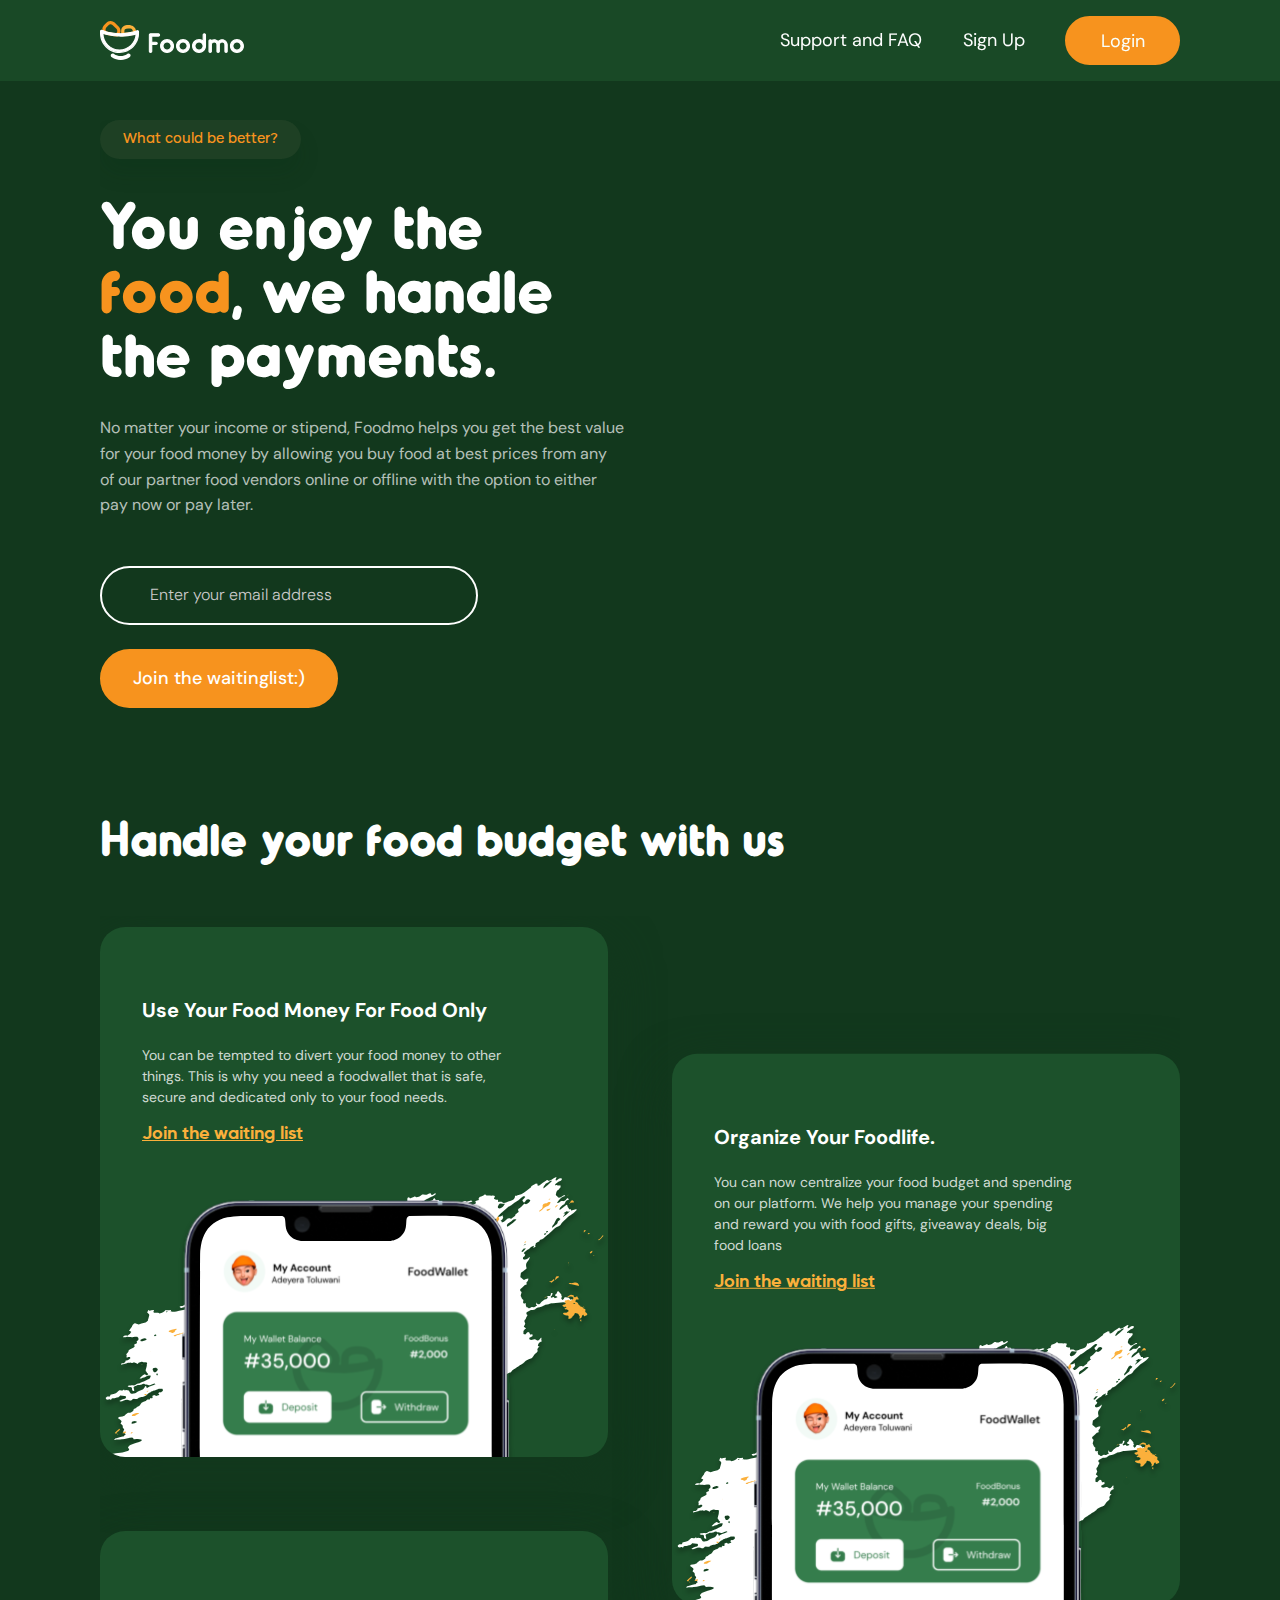
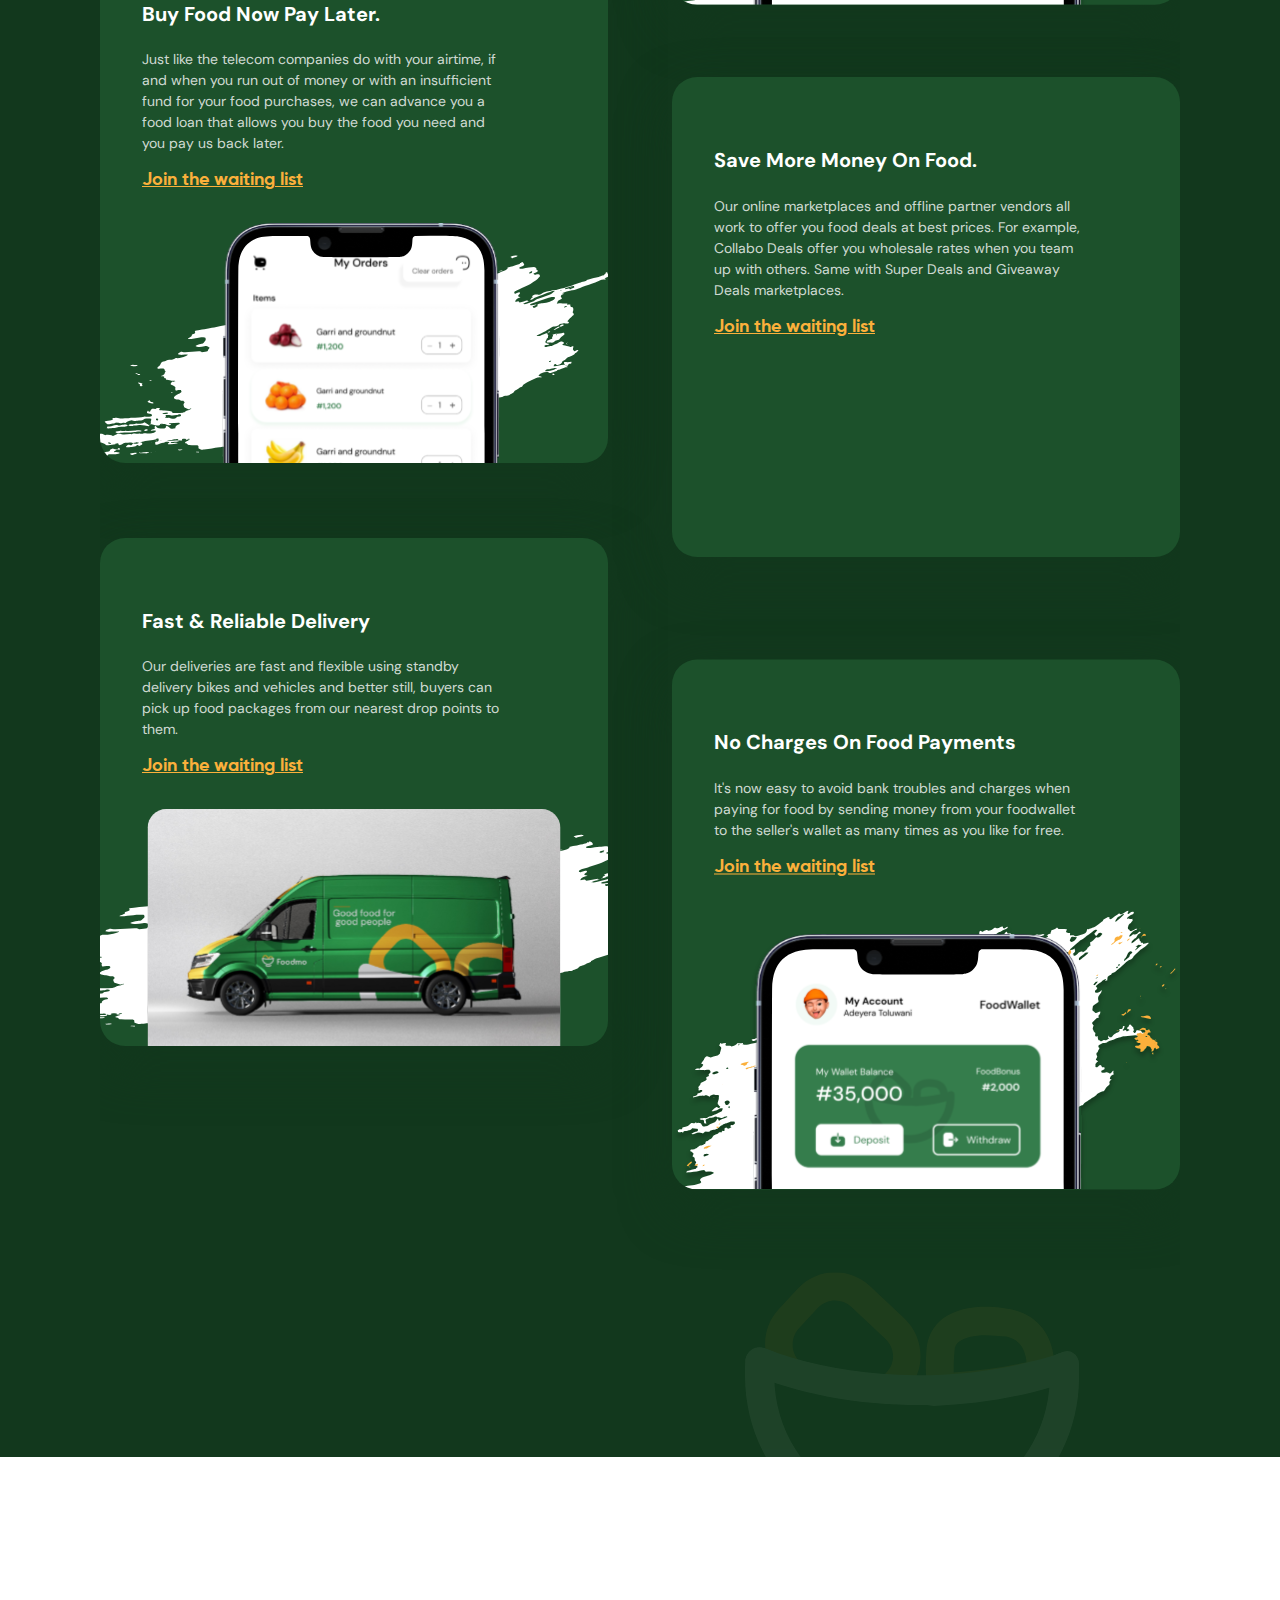
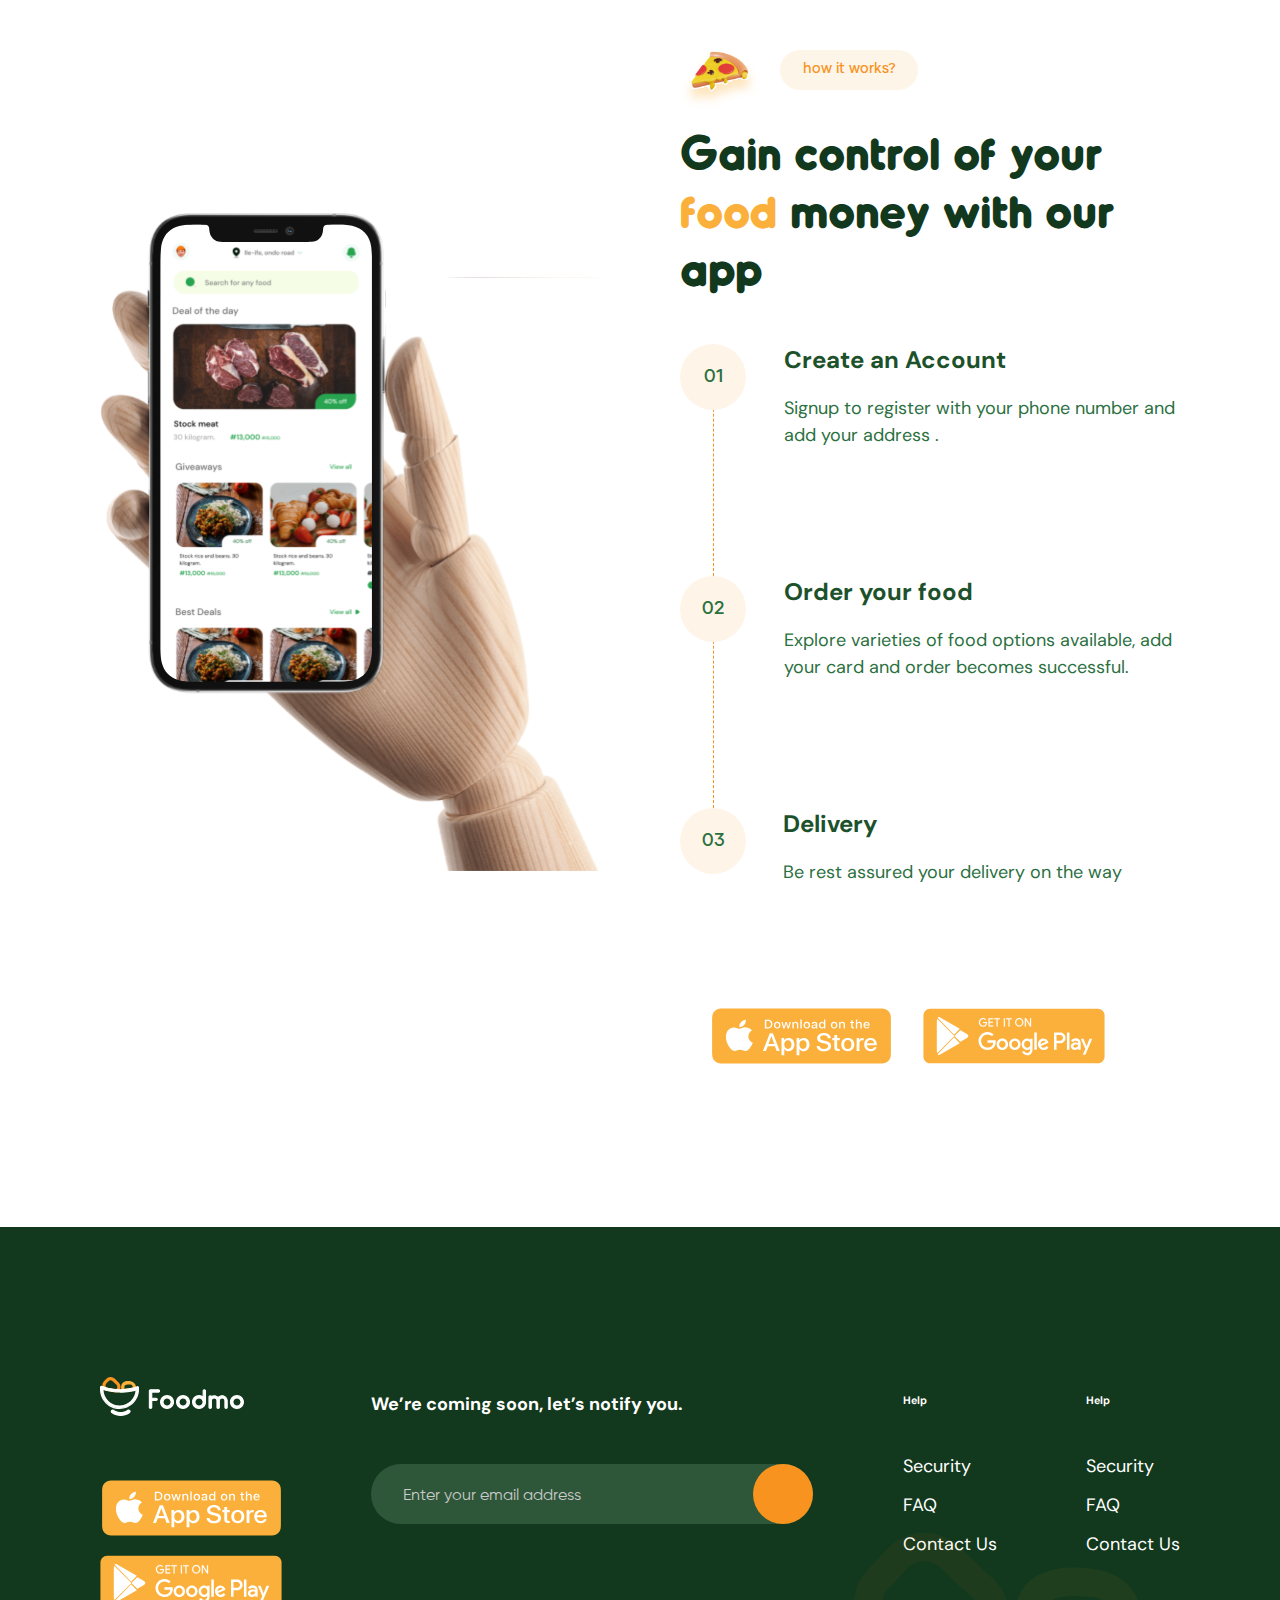
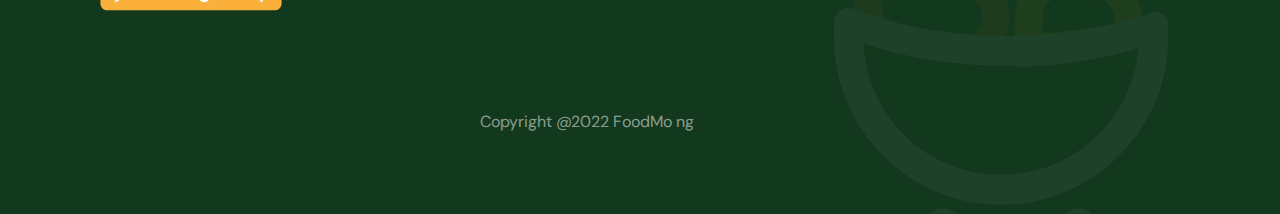
==== foodmo2/index.html @ b02e5be2 "new design implemented" ====
<!DOCTYPE html>
<html lang="en">
<head>
    <meta charset="UTF-8">
    <meta http-equiv="X-UA-Compatible" content="IE=edge">
    <meta name="viewport" content="width=device-width, initial-scale=1.0">
    <script src="https://code.iconify.design/2/2.2.0/iconify.min.js"></script>
    <link rel="stylesheet" href="style.css">
    <title>Document</title>
</head>
<body>
    <header>
        <div class="navbar">
            <nav>
                <div class="logo">
                    <img src="./images/logo.svg" alt="">
                </div>
                <div class="hamburger">
                    <span class="iconify" data-icon="gg:menu-right"></span>
                </div>
                <ul class="nav-bar">
                    <li><a href="#"> Support and FAQ</a></li>
                    <li><a href="#">Sign Up</a></li>
                    <li><button>Login</button></li>
                </ul>
            </nav>
        </div>
        <section class="heroe-main-container">
            <div class="heroe-text">
                <aside class="aside-btn">
                    <p>What could be better?</p>
                </aside>
                <article>
                    <h2>You enjoy the <span>food</span>, we handle the payments.
                    </h2>
                    <p>
                        No matter your income or stipend, Foodmo helps you get the best value for your food money by allowing you buy food at best prices from any of our partner food vendors online or offline with the option to either pay now or pay later.
                    </p>
                </article>
                <footer class="waiting-list">
                    <input type="text" placeholder="Enter your email address">
                    <button>Join the waitinglist:)</button>
                </footer>
            </div>
            <div class="header-illustration" >
                <img src="./images/header-illustration.png" alt="">
            </div>
        </section>
    </header>

    <section class="features-container">
        <header>
            <h3>Handle your food budget with us</h3>
        </header>
        <div class="features">
            <span>
                <h5>
                    Use Your Food Money For Food Only
                </h5>
                <p>
                    You can be tempted to divert your food money to other things. This is why you need a foodwallet that is safe, secure and dedicated only to your food needs.
                </p>
                <a href="#">Join the waiting list</a>
                <img src="./images/feature-1.svg" alt="">
            </span>
            <span>
                <h5>
                    Organize Your Foodlife.
                </h5>
                <p>
                    You can now centralize your food budget and spending on our platform. We help you manage your spending and reward you with food gifts, giveaway deals, big food loans
                </p>
                <a href="#">Join the waiting list</a>
                <img src="./images/feature-1.svg" alt="">
            </span>
            <span>
                <h5>
                    Buy Food Now Pay Later.
                </h5>
                <p>
                    Just like the telecom companies do with your airtime, if and when you run out of money or with an insufficient fund for your food purchases, we can advance you a food loan that allows you buy the food you need and you pay us back later.
                </p>
                <a href="#">Join the waiting list</a>
                <img src="./images/feature-3.svg" alt="">
            </span>
            <span>
                <h5>
                    Save More Money On Food.
                </h5>
                <p>
                    Our online marketplaces and offline partner vendors all work to offer you food deals at best prices. For example, Collabo Deals offer you wholesale rates when you team up with others. Same with Super Deals and Giveaway Deals marketplaces.
                </p>
                <a href="#">Join the waiting list</a>
                <img src="./images/feature-4.svg" alt="">
            </span>
            <span>
                <h5>
                    Fast &amp; Reliable Delivery 
                </h5>
                <p>
                    Our deliveries are fast and flexible using standby delivery bikes and vehicles and better still, buyers can pick up food packages from our nearest drop points to them.
                </p>
                <a href="#">Join the waiting list</a>
                <img src="./images/feature-5.svg" alt="">
            </span>
            <span>
                <h5>
                    No Charges On Food Payments
                </h5>
                <p>
                    It's now easy to avoid bank troubles and charges when paying for food by sending money from your foodwallet to the seller's wallet as many times as you like for free. 
                </p>
                <a href="#">Join the waiting list</a>
                <img src="./images/feature-1.svg" alt="">
            </span>
        </div>
        <aside>
            <img src="./images/logo-feature.svg" alt="">
        </aside>
    </section>
    <section class="download-container">
        <div class="app-illustration">
            <img src="./images/download-illustration.svg" alt="">
        </div>
        <div class="download-steps">
            <aside>
                <img src="./images/pizza.svg" alt="">
                <span>
                    <p>how it works?</p>
                </span>
            </aside>
            <header>
                <h3>
                    Gain control of your <span>food</span> money with our app
                </h3>
            </header>
            <div class="steps">
                <span class="step">
                    <aside>
                        <p>01</p>
                    </aside>
                    <h6>Create an Account</h6>
                    <p>Signup to register with your phone number and add your address .</p>
                </span>
                <span class="step">
                    <aside>
                        <p>02</p>
                    </aside>
                    <h6>Order your food</h6>
                    <p>Explore varieties of food options available, add your card and order becomes successful. </p>
                </span>
                <span class="step">
                    <aside>
                        <p>03</p>
                    </aside>
                    <h6>Delivery</h6>
                    <p>Be rest assured your delivery on the way </p>
                </span>
            </div>
            <footer>
                <button>
                    <img src="./images/applestore-btn.svg" alt="">
                </button>
                <button>
                    <img src="./images/googleplay-btn.svg" alt="">
                </button>
            </footer>
        </div>
    </section>
    <footer class="footer-main">
        <div class="company">
            <img src="./images/logo.svg" alt="">
            <span>
                <button>
                    <img src="./images/applestore-btn.svg" alt="">
                </button>
                <button>
                    <img src="./images/googleplay-btn.svg" alt="">
                </button>
            </span>
        </div>
        <div class="newsletter">
            <h6>
                We’re coming soon, let’s notify you.
            </h6>
            <span>
                <input type="text" placeholder="Enter your email address" name="" id="">
                <button>
                    <span class="iconify" data-icon="bi:send-fill"></span>
                </button>
            </span>
        </div>
        <nav class="help-nav">
            <h6>
                Help
            </h6>
            <ul>
                <li>
                    <a href="#">Security</a>
                </li>
                <li>
                    <a href="#">FAQ</a>
                </li>
                <li>
                    <a href="#">Contact Us</a>
                </li>
            </ul>
        </nav>
        <nav class="help-nav">
            <h6>
                Help
            </h6>
            <ul>
                <li>
                    <a href="#">Security</a>
                </li>
                <li>
                    <a href="#">FAQ</a>
                </li>
                <li>
                    <a href="#">Contact Us</a>
                </li>
            </ul>
        </nav>

        <small>
            Copyright @2022 FoodMo ng
        </small>
        <aside class="big-logo">
            <img src="./images/logo-feature.svg" alt="">
        </aside>
    </footer>
</body>
</html>
---- foodmo2/style.css ----
@import url('https://fonts.googleapis.com/css2?family=DM+Sans:wght@400;500;700&display=swap');

@font-face {
  font-family: 'oduda';
  src: url(./fonts/Oduda-Bold-Demo.otf);
}
@font-face {
  font-family: 'gilroy-bold';
  src: url(./fonts/Gilroy-Bold.ttf);
}
@font-face {
  font-family: 'gilroy-regular';
  src: url(./fonts/Gilroy-Regular.ttf);
}
@font-face {
  font-family: 'gilmer-medium';
  src: url(./fonts/Gilmer\ Medium.otf);
}
* {
  margin: 0;
  padding: 0;
  overflow-x: hidden;
}
a {
  text-decoration: none;
}
body {
  display: flex;
  flex-direction: column;
  font-family: 'DM Sans', sans-serif;
  font-size: 16px;
  width: 100%;
  height: 100%;
  background: #12381d;
  color: #ffffff;
}
header {
  display: flex;
  flex-direction: column;
  position: relative;
}
.navbar {
  position: fixed;
  left: 0;
  right: 0;
  top: 0;
  max-width: 100%;
  padding: 1rem 100px;
  background: rgba(28, 81, 43, 0.7);
  backdrop-filter: blur(30px);
  z-index: 11111;
}
.navbar nav {
  display: flex;
  justify-content: space-between;
  align-items: center;
}

.logo {
  display: flex;
}
.hamburger {
  display: none;
}

.nav-bar {
  display: flex;
  justify-content: space-between;
  font-family: 'DM Sans', sans-serif;
  min-width: 400px;
  align-items: center;
}
.nav-bar a {
  font-style: normal;
  font-weight: 400;
  font-size: 18px;
  line-height: 23px;
  font-size: 18px;
  color: #fff;
}
.nav-bar a:hover {
  color: #28a450;
  transition: 0.3s ease-in;
}
.nav-bar button {
  font-family: 'DM Sans', sans-serif;
  font-size: 18px;
  color: #f9fffb;
  outline: none;
  border: 2px solid #f7931e;
  width: 115px;
  height: 49px;
  background: #f7931e;
  border-radius: 30px;
  cursor: pointer;
}
.nav-bar button:hover {
  background-color: transparent;
  /* color: #28a450; */
  transition: 0.5s ease;
}

.heroe-main-container {
  display: flex;
  column-gap: 2rem;
  position: relative;
  overflow: hidden;
  margin: 100px;
  padding-bottom: 0;
  margin-top: 120px;
}
.heroe-text {
  display: flex;
  flex-direction: column;
  align-items: flex-start;
  flex-basis: 50%;
  overflow: hidden;
}
.aside-btn {
  display: flex;
  justify-content: center;
  padding: 11px 23px;
  background: rgba(253, 215, 171, 0.05);
  box-shadow: 0px 15px 20px rgba(9, 44, 19, 0.15);
  border-radius: 40px;
  margin-bottom: 2rem;
}
.aside-btn p {
  font-family: 'gilmer-medium';
  font-style: normal;
  font-weight: 600;
  font-size: 14px;
  line-height: 17px;
  color: #f7931e;
}
.heroe-text h2 {
  font-family: 'oduda';
  font-style: normal;
  font-weight: 700;
  font-size: 64px;
  line-height: 64px;
  overflow: hidden;
  padding-bottom: 1rem;
}
.heroe-text article p {
  font-style: normal;
  font-weight: 400;
  font-size: 16px;
  line-height: 161.5%;
  color: rgba(255, 255, 255, 0.7);
  margin-top: 1rem;
}
.heroe-text span {
  color: #f7931e;
}
.header-illustration {
  display: flex;
  margin-top: 2rem;
  flex-basis: 50%;
}
.header-illustration img {
  width: 100%;
  max-width: 700px;
  height: auto;
  object-position: center;
  object-fit: contain;
}
.waiting-list {
  display: flex;
  flex-direction: column;
  margin-top: 3rem;
}
.waiting-list input {
  font-family: 'DM Sans', sans-serif;
  width: 100%;
  min-width: 378px;
  max-width: 100%;
  height: 59px;
  border: 2px solid #ffffff;
  background-color: transparent;
  outline: none;
  box-sizing: border-box;
  border-radius: 30px;
  padding: 10px 3rem;
  transition: 0.4s ease;
}
.waiting-list input::placeholder {
  font-size: 16px;
  /* font-family: 'Gilroy'; */
  font-style: normal;
  font-weight: 300;
  font-size: 16px;
  line-height: 161.5%;
  color: #cacaca;
}
.waiting-list button {
  font-family: 'DM Sans', sans-serif;
  margin-top: 24px;
  display: flex;
  justify-content: center;
  align-items: center;
  width: 238px;
  height: 59px;
  background: #f7931e;
  border-radius: 30px;
  outline: none;
  border: 2px solid #f7931e;
  font-weight: 500;
  font-size: 18px;
  line-height: 23px;
  color: #ffffff;
}
@media screen and (max-width: 1060px) {
  .navbar {
    padding: 15px 20px;
  }
  .heroe-main-container {
    margin: 0 30px;
    margin-top: 110px;
  }
  .heroe-text h2 {
    font-size: 58px;
  }
  .waiting-list input {
    min-width: 280px;
    padding: 10px 1rem;
    font-size: 16px;
  }
}

@media screen and (max-width: 768px) {
  .navbar {
    padding: 20px 20px;
  }
  .navbar .logo {
    width: 125px;
    height: 34px;
  }
  .hamburger {
    display: flex;
  }
  .hamburger {
    display: block;
  }
  .hamburger .iconify {
    font-size: 35px;
    color: #fff;
  }
  .heroe-main-container {
    flex-direction: column;
    margin: 0 20px;
    margin-top: 110px;
  }

  .header-illustration {
    margin-top: 3rem;
    justify-content: center;
  }
  .nav-bar {
    display: none;
  }
  .illustration {
    padding: 10px;
  }
  .illustration img {
    padding: auto;
    min-width: 600px;
    width: 100%;
  }
}
@media screen and (max-width: 458px) {
  .navbar {
    padding: 20px 1rem;
  }
  .heroe-main-container {
    margin: 0 1rem;
    margin-top: 130px;
  }
  .heroe-text h2 {
    font-size: 48px;
    line-height: normal;
  }
  .heroe-text p {
    font-size: 16px;
  }
}

.features-container {
  display: flex;
  flex-direction: column;
  justify-content: center !important;
  justify-items: center;
  position: relative;
  padding-bottom: 100px;
  margin: 0 100px;
  margin-top: 50px;
  overflow: hidden;
}
.features-container header {
  display: flex;
  margin-right: auto;
  /* padding: 0 25px; */
}
.features-container header h3 {
  overflow: hidden;
  font-family: 'oduda';
  font-style: normal;
  font-weight: 700;
  font-size: 48px;
  line-height: 58px;
  color: #ffffff;
}
.features {
  display: grid;
  grid-template-columns: repeat(auto-fit, minmax(350px, 1fr));
  justify-content: space-between;
  grid-column-gap: 4rem !important;
  grid-row-gap: 4rem !important;
  align-items: center;
  margin-top: 50px;
  height: 100%;
  padding-bottom: 300px;
  overflow: hidden;
}
.features span {
  display: flex;
  flex-direction: column;
  min-height: 480px;
  background: #1c512b;
  box-shadow: 0px 20px 50px #12381d;
  border-radius: 25px;
}
.features span:nth-child(even) {
  transform: translateY(25%);
}
.features span h5 {
  font-weight: 700;
  font-size: 20px;
  line-height: 26px;
  margin-top: 70px;
  padding-left: 42px;
}
.features span p {
  font-weight: 400;
  font-size: 14px;
  line-height: 150%;
  color: rgba(255, 255, 255, 0.8);
  margin-top: 1.4rem;
  margin-right: 100px;
  padding-left: 42px;
}
.features span a {
  font-family: 'gilroy-bold';
  font-size: 18px;
  line-height: 21px;
  text-decoration-line: underline;
  color: #fbb03b;
  margin-top: 1rem;
  padding-left: 42px;
}
.features span img {
  margin-top: 2rem;
}

.features-container aside {
  position: absolute;
  right: 100px;
  bottom: 0;
  transform: translateY(45%);
}
@media screen and (min-width: 1068px) {
  .features-container {
    margin: 0 100px;
  }
  .features span {
    max-width: 513px;
  }
}
@media screen and (max-width: 1068px) {
  .features-container {
    margin: 0px 20px;
    padding-top: 100px;
    padding-bottom: 100px !important;
  }
  .features {
    grid-column-gap: 3rem !important;
    grid-row-gap: 6rem !important;
  }
}
@media screen and (max-width: 768px) {
  .features-container {
    justify-content: flex-start;
    padding: 100px 20px !important;
    padding-top: 70px;
    margin: 0;
  }
  .features-container header {
    padding: 0;
    width: 100%;
  }
  .features-container header h3 {
    font-size: 40px;
  }
  .features {
    grid-template-columns: repeat(auto-fit, minmax(300px, 1fr));
    width: 100%;
    justify-items: center;
    justify-content: center;
    align-items: center;
  }
  .features span {
    margin-top: 2rem;
    width: 100%;
    max-width: 520px;
    padding: 0;
    margin: 0;
    border-radius: 25px;
  }

  .features span h5 {
    padding-left: 2rem;
    margin-right: 40px;
  }
  .features span p {
    padding-left: 2rem;
    margin-right: 20px;
  }
  .features span a {
    padding-left: 2rem;
    margin-top: 2rem;
  }
}
@media screen and (max-width: 450px) {
  .features {
    padding-bottom: 150px;
  }
  .features span:nth-child(even) {
    transform: translate(0);
  }
  .features-container aside {
    right: 7%;
    transform: translateX(-7%);
    transform: translateY(45%);
  }
}

.download-container {
  display: flex;
  justify-content: center;
  padding: 160px 100px;
  background-color: #ffffff;
  column-gap: 5rem;
}
.app-illustration {
  display: flex;
  flex-basis: 50%;
}

.download-steps {
  display: flex;
  flex-direction: column;
  flex-basis: 50%;
}
.download-steps header {
  display: flex;
}
.download-steps aside {
  display: flex;
  align-items: center;
}
.download-steps aside img {
  margin-top: 2rem;
}
.download-steps aside span {
  display: flex;
  justify-content: center;
  align-items: center;
  width: 138px;
  height: 40px;
  margin-left: 1rem;
  background: rgba(253, 215, 171, 0.26);
  border-radius: 40px;
}
.download-steps aside p {
  font-family: 'gilmer-medium';
  font-style: normal;
  font-weight: 600;
  font-size: 14px;
  line-height: 17px;
  color: #f7931e;
}
.download-steps header h3 {
  font-family: 'oduda';
  font-style: normal;
  font-weight: 700;
  font-size: 48px;
  line-height: 58px;
  color: #12381d;
}
.download-steps header h3 span {
  color: #fbb03b;
}
.steps {
  display: flex;
  flex-direction: column;
  margin-top: 3rem;
  padding-left: 33px;
  position: relative;
}
.steps .step {
  padding-bottom: 2rem;
  border-left: 1px dashed #f7931e;
  min-height: 200px;
}
.steps .step:nth-child(3) {
  border-left: 0;
  padding-bottom: 0;
}
.steps .step h6 {
  font-weight: 700;
  font-size: 24px;
  line-height: 31px;
  color: #1c512b;
  padding-left: 70px;
}
.steps .step p {
  font-style: normal;
  font-weight: 400;
  font-size: 18px;
  line-height: 150%;
  color: #2b703f;
  padding-left: 70px;
  margin-top: 20px;
}
.steps aside {
  position: absolute;
  left: 0px;
  z-index: 1111;
  display: flex;
  justify-content: center;
  border-radius: 50%;
  width: 66px;
  height: 66px;
  background: #fef4e8;
}
.steps aside p {
  font-family: 'gilmer-medium';
  font-style: normal;
  font-weight: 600;
  font-size: 24px;
  line-height: 29px;
  color: #12381d;
  padding: 0 !important;
  margin: 0 !important;
}
.download-steps footer {
  display: flex;
  justify-content: flex-start;
  background-color: #ffffff;
}
.download-steps footer button {
  outline: none;
  border: none;
  margin-left: 2rem;
  background-color: #fff;
}
@media screen and (max-width: 1068px) {
  .download-container {
    padding: 160px 20px;
  }
}
@media screen and (max-width: 768px) {
  .download-container {
    flex-direction: column;
    padding: 160px 20px;
  }
  .download-steps {
    margin-top: 50px;
  }
  .download-steps header h3 {
    font-size: 40px;
    line-height: auto;
  }
  .steps {
    padding-left: 24px;
  }
  .steps .step h6 {
    padding-left: 50px;
  }
  .steps .step p {
    padding-left: 50px;
  }
  .steps aside {
    left: 0px;
    width: 50px;
    height: 50px;
  }
  .download-steps footer {
    column-gap: 2rem;
  }
  .download-steps footer button {
    margin-left: 0;
  }
}
@media screen and (max-width: 450px) {
  .download-steps footer {
    column-gap: 5px;
  }
}

.footer-main {
  display: flex;
  justify-content: space-between;
  padding:200px 100px;
  padding-top: 150px;
  position: relative;
  overflow: hidden;
}

.company {
  display: flex;
  flex-direction: column;
  align-items: flex-start;
}
.company span {
  display: flex;
  flex-direction: column;
  margin-top: 3rem;
}
.company span button {
  outline: none;
  border: none;
  background-color: transparent;
  margin-top: 1rem;
}
.newsletter {
  display: flex;
  flex-direction: column;
}
.newsletter h6 {
  font-style: normal;
  font-weight: 700;
  font-size: 18px;
  line-height: 23px;
  color: #ffffff;
  margin-top: 1rem;
}

.newsletter span {
  display: flex;
  margin-top: 3rem;
  position: relative;
}
.newsletter span input {
  overflow: hidden;
  padding: 0px 2rem;
  outline: none;
  border: none;
  color: #ffffff;
  font-size: 18px;
  width: 378px;
  height: 60px;
  background: rgba(127, 176, 143, 0.26);
  border-radius: 30px;
}
.newsletter input::placeholder {
  font-family: 'gilroy-regular';
  font-weight: 400;
  font-size: 16px;
  line-height: 161.5%;
  color: #cacaca;
}
.newsletter button {
  display: flex;
  justify-content: center;
  align-items: center;
  font-size: 30px;
  color: #fff;
  background: #f7931e;
  width: 60px;
  height: 60px;
  border-radius: 30px;
  border: none;
  outline: none;
  position: absolute;
  right: 0;
}

.footer-main nav {
  display: flex;
  flex-direction: column;
}
.footer-main nav h6 {
  margin-top: 1rem;
}
.footer-main nav ul {
  display: flex;
  flex-direction: column;
  margin-top: 3rem;
}
.footer-main nav li {
  margin-bottom: 1rem;
}
.footer-main nav a {
  font-style: normal;
  font-weight: 400;
  font-size: 18px;
  line-height: 23px;
  font-size: 18px;
  color: #fff;
}
.footer-main small {
  position: absolute;
  left: 45%;
  bottom: 5rem;
  transform: translateX(-45%);
  font-size: 16px;
  line-height: 150%;
  color: rgba(255, 255, 255, 0.52);
}
.footer-main .big-logo {
  overflow: hidden;
  position: absolute;
  right: 7rem;
  bottom: -50px;
  font-size: 16px;
  line-height: 150%;
  width: 100%;
  max-width: 334px;
  height: 331px;
  /* opacity: 0.05; */
}
@media screen and (max-width: 1068px) {
  .footer-main {
    padding: 100px 20px;
    padding-top: 150px;
  }
}
@media screen and (max-width: 768px) {
  .footer-main {
    flex-direction: column;
    padding: 100px 20px;
    padding-bottom: 200px;
  }
  .company span {
    margin-top: 2rem;
  }
  .newsletter {
    margin-top: 3rem;
  }
  .newsletter button {
    right: 20%;
    transform: translateX(-15%);
  }
  .footer-main nav {
    margin-top: 3rem;
  }
  .footer-main nav ul {
    margin-top: 2rem;
  }
  .footer-main .big-logo {
    right: 50%;
    transform: translateX(45%);
  }
}
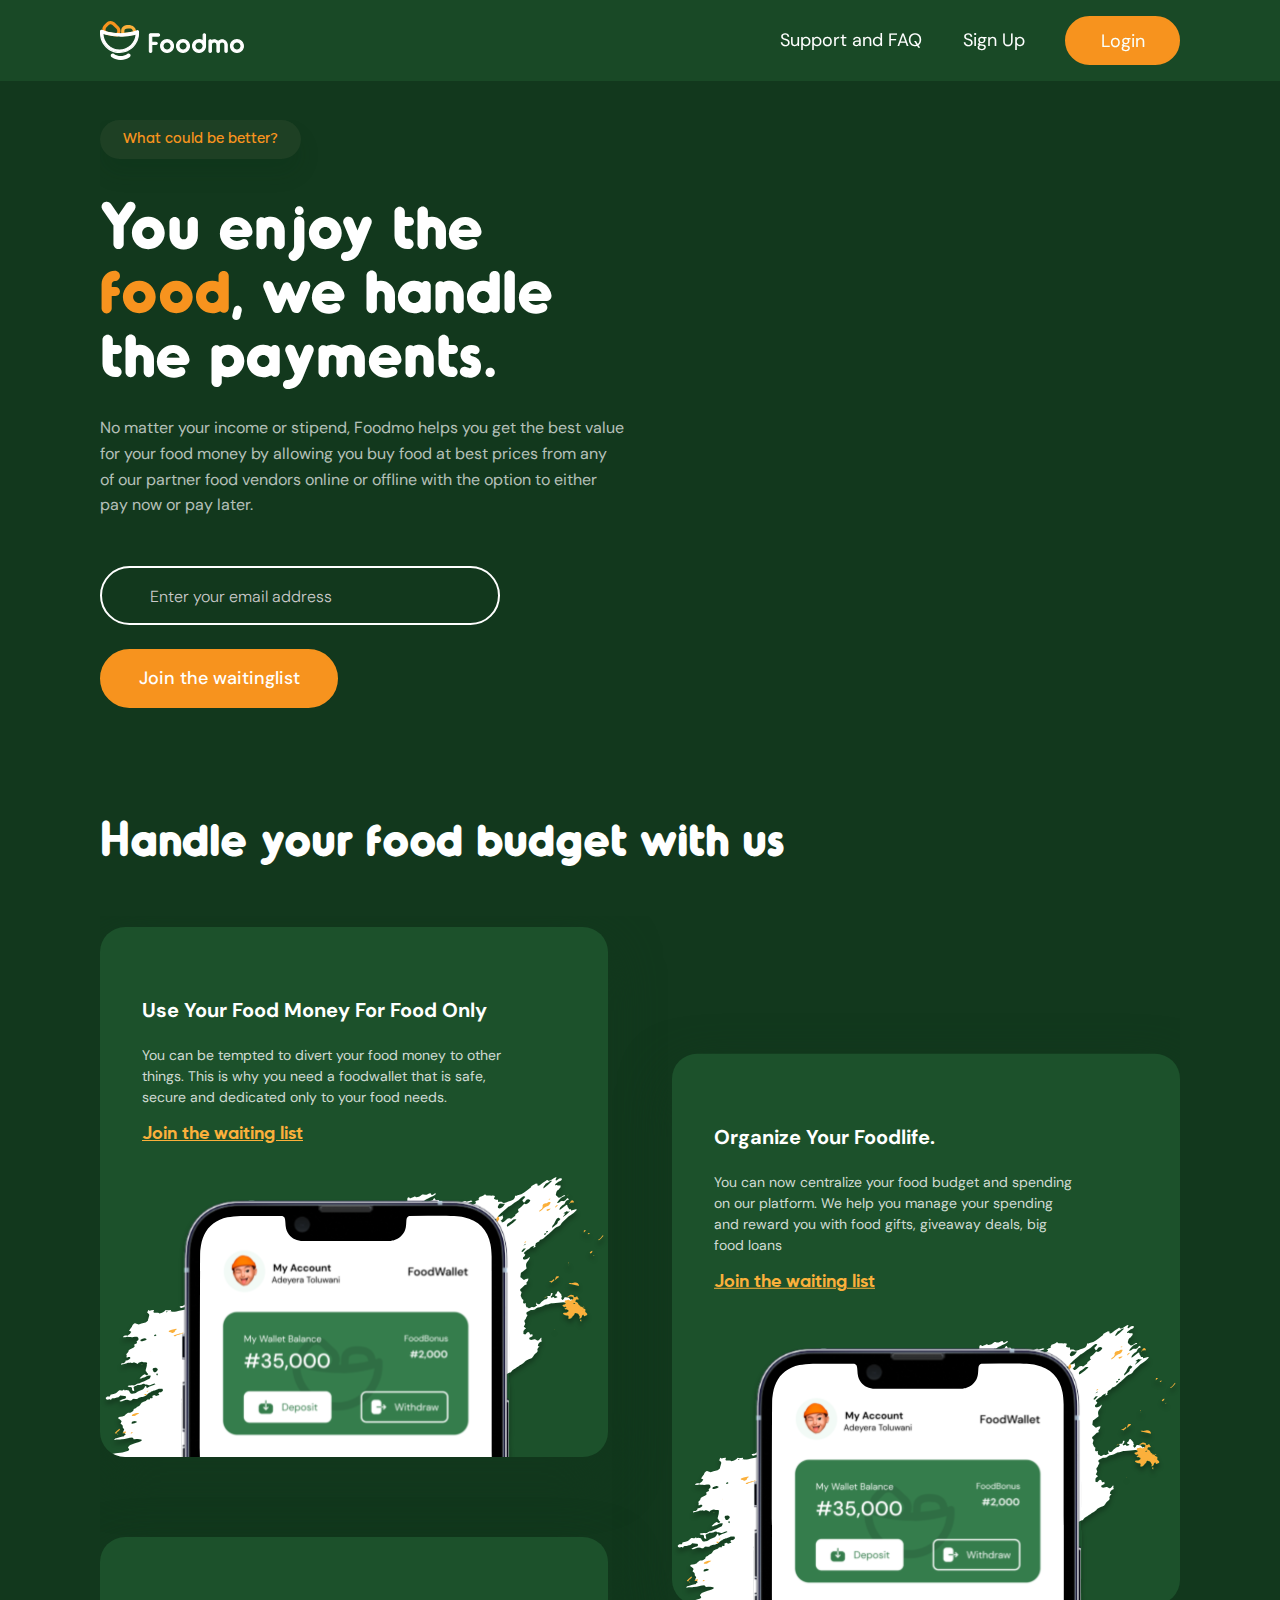
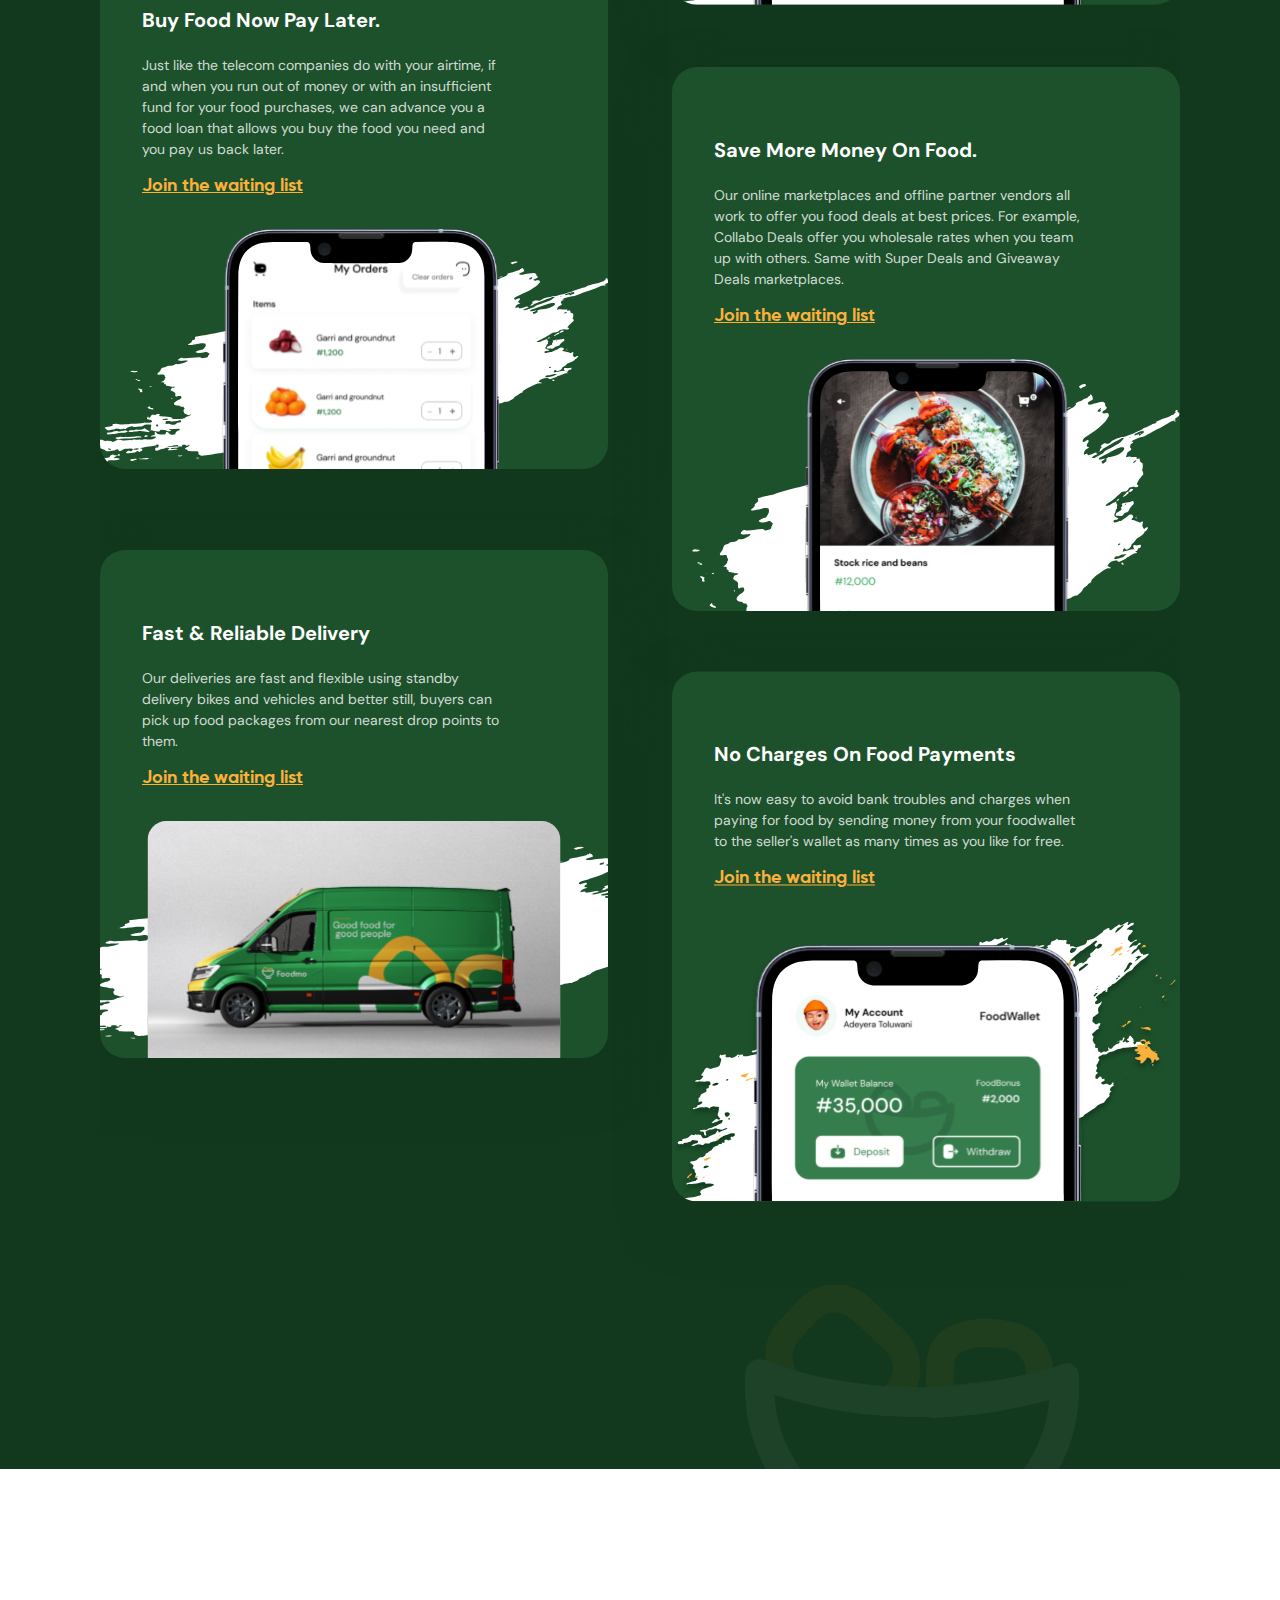
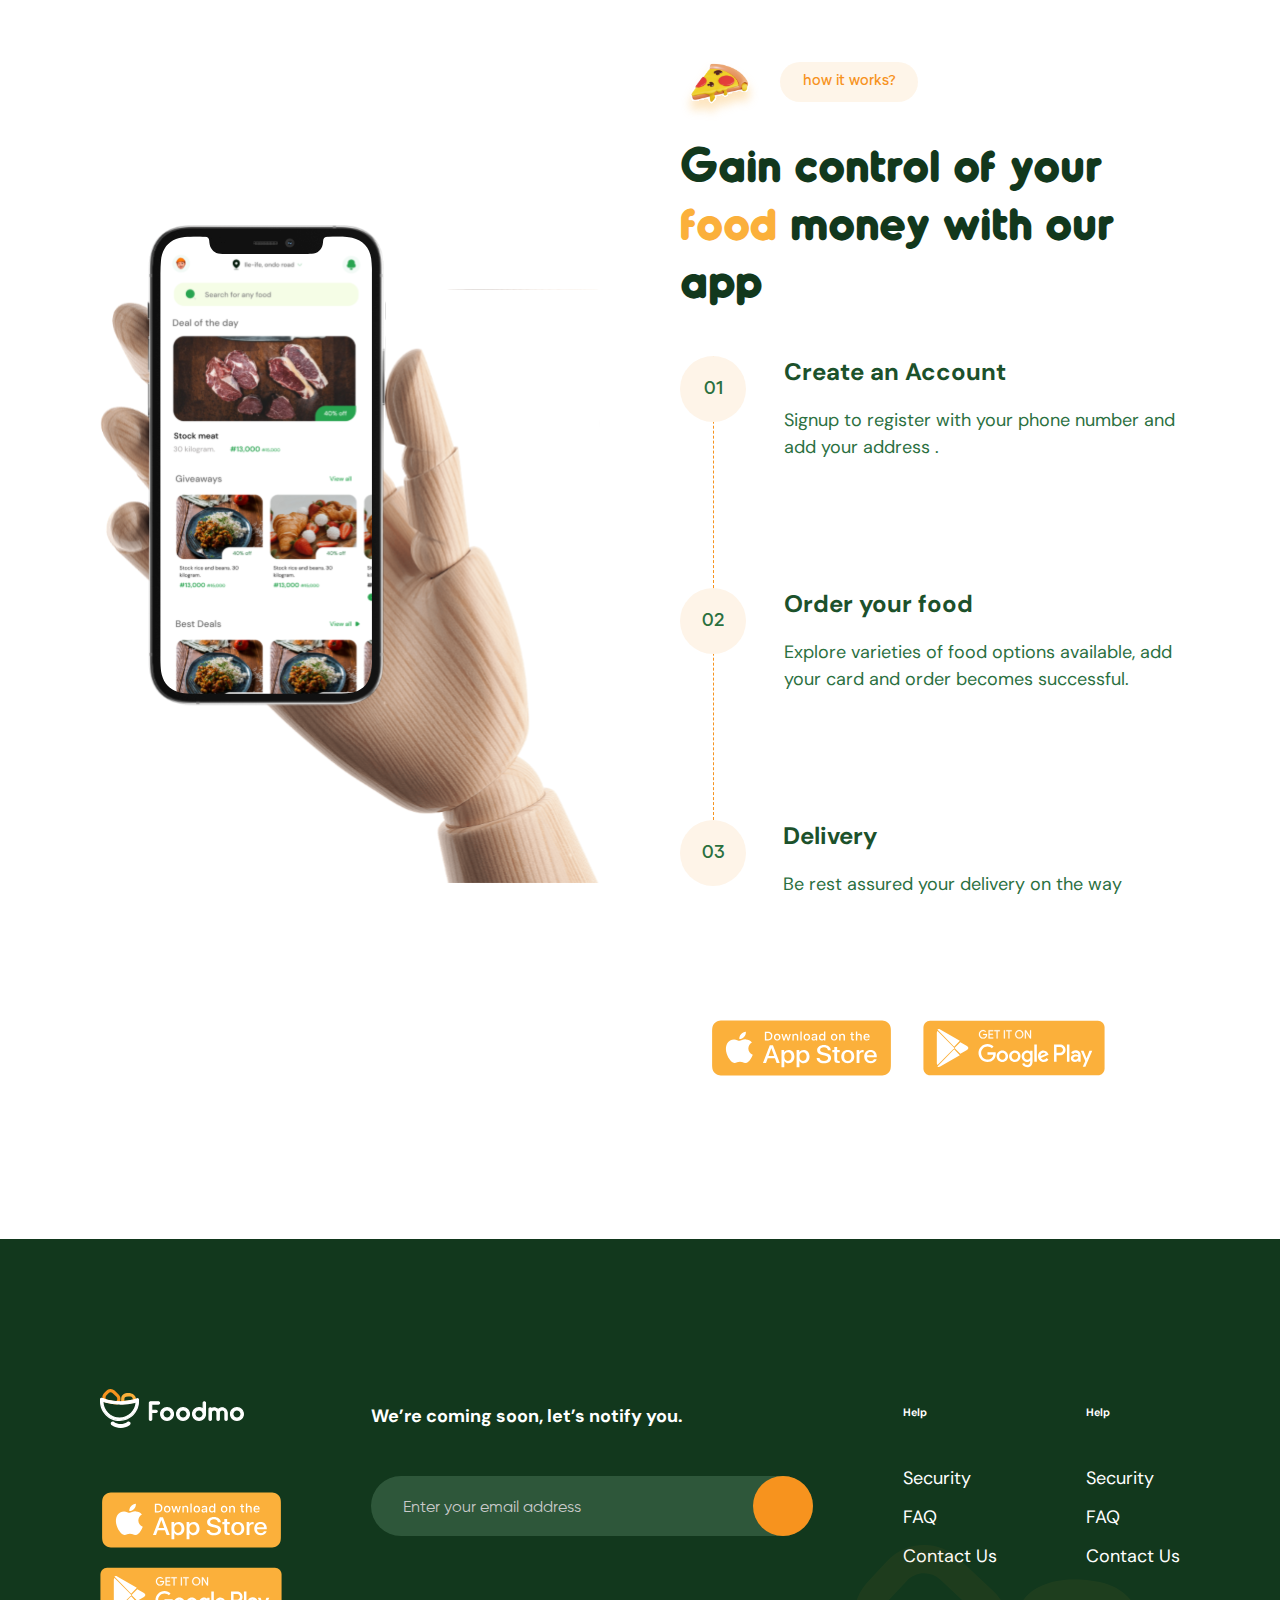
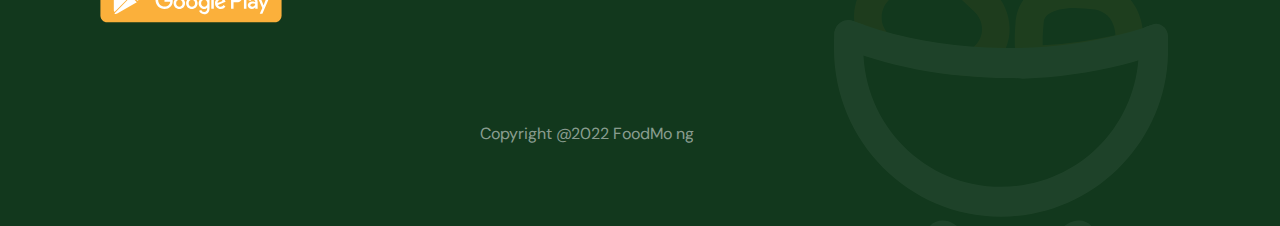
==== commit c04a7ff4: "Styling Update" ====
--- a/foodmo2/index.html
+++ b/foodmo2/index.html
@@ -38,8 +38,8 @@
                     </p>
                 </article>
                 <footer class="waiting-list">
-                    <input type="text" placeholder="Enter your email address">
-                    <button>Join the waitinglist:)</button>
+                    <input type="email" placeholder="Enter your email address">
+                    <button>Join the waitinglist</button>
                 </footer>
             </div>
             <div class="header-illustration" >
@@ -184,7 +184,7 @@
                 We’re coming soon, let’s notify you.
             </h6>
             <span>
-                <input type="text" placeholder="Enter your email address" name="" id="">
+                <input type="email" placeholder="Enter your email address" name="" id="">
                 <button>
                     <span class="iconify" data-icon="bi:send-fill"></span>
                 </button>
--- a/foodmo2/style.css
+++ b/foodmo2/style.css
@@ -23,6 +23,9 @@
 }
 a {
   text-decoration: none;
+}
+button {
+  cursor: pointer;
 }
 body {
   display: flex;
@@ -169,12 +172,14 @@
   display: flex;
   flex-direction: column;
   margin-top: 3rem;
+  width: 100%;
 }
 .waiting-list input {
   font-family: 'DM Sans', sans-serif;
+  font-size: 18px;
+  color: #ffffff;
   width: 100%;
-  min-width: 378px;
-  max-width: 100%;
+  max-width: 400px;
   height: 59px;
   border: 2px solid #ffffff;
   background-color: transparent;
@@ -210,6 +215,11 @@
   line-height: 23px;
   color: #ffffff;
 }
+.waiting-list button:hover {
+  background-color: transparent;
+  /* color: #28a450; */
+  transition: 0.5s ease;
+}
 @media screen and (max-width: 1060px) {
   .navbar {
     padding: 15px 20px;
@@ -220,11 +230,6 @@
   }
   .heroe-text h2 {
     font-size: 58px;
-  }
-  .waiting-list input {
-    min-width: 280px;
-    padding: 10px 1rem;
-    font-size: 16px;
   }
 }
 
@@ -259,14 +264,12 @@
   .nav-bar {
     display: none;
   }
-  .illustration {
-    padding: 10px;
-  }
-  .illustration img {
-    padding: auto;
-    min-width: 600px;
-    width: 100%;
-  }
+  .waiting-list input {
+    max-width: 320px;
+    padding: 10px 1rem;
+    font-size: 16px;
+  }
+
 }
 @media screen and (max-width: 458px) {
   .navbar {
@@ -314,8 +317,8 @@
   display: grid;
   grid-template-columns: repeat(auto-fit, minmax(350px, 1fr));
   justify-content: space-between;
-  grid-column-gap: 4rem !important;
-  grid-row-gap: 4rem !important;
+  row-gap:  4rem;
+  column-gap: 4rem;
   align-items: center;
   margin-top: 50px;
   height: 100%;
@@ -361,7 +364,6 @@
 .features span img {
   margin-top: 2rem;
 }
-
 .features-container aside {
   position: absolute;
   right: 100px;
@@ -373,7 +375,7 @@
     margin: 0 100px;
   }
   .features span {
-    max-width: 513px;
+    max-width: 530px;
   }
 }
 @media screen and (max-width: 1068px) {
@@ -383,8 +385,8 @@
     padding-bottom: 100px !important;
   }
   .features {
-    grid-column-gap: 3rem !important;
-    grid-row-gap: 6rem !important;
+    column-gap: 2rem !important;
+    row-gap: 6rem !important;
   }
 }
 @media screen and (max-width: 768px) {
@@ -411,7 +413,7 @@
   .features span {
     margin-top: 2rem;
     width: 100%;
-    max-width: 520px;
+    max-width: 500px;
     padding: 0;
     margin: 0;
     border-radius: 25px;
@@ -428,6 +430,11 @@
   .features span a {
     padding-left: 2rem;
     margin-top: 2rem;
+  }
+}
+@media screen and (max-width: 868px) {
+  .features span:nth-child(even) {
+    transform: translate(0);
   }
 }
 @media screen and (max-width: 450px) {
@@ -611,7 +618,7 @@
 .footer-main {
   display: flex;
   justify-content: space-between;
-  padding:200px 100px;
+  padding: 200px 100px;
   padding-top: 150px;
   position: relative;
   overflow: hidden;
@@ -710,6 +717,7 @@
   color: #fff;
 }
 .footer-main small {
+  width: max-content;
   position: absolute;
   left: 45%;
   bottom: 5rem;
@@ -755,6 +763,12 @@
   .footer-main nav {
     margin-top: 3rem;
   }
+  .help-nav h6 {
+    font-weight: 700;
+    font-size: 18px;
+    line-height: 23px;
+    color: #ffffff;
+  }
   .footer-main nav ul {
     margin-top: 2rem;
   }
@@ -763,3 +777,9 @@
     transform: translateX(45%);
   }
 }
+@media screen and (max-width: 450px) {
+  .newsletter button {
+    right: 0%;
+    transform: translateX(0%);
+  }
+}
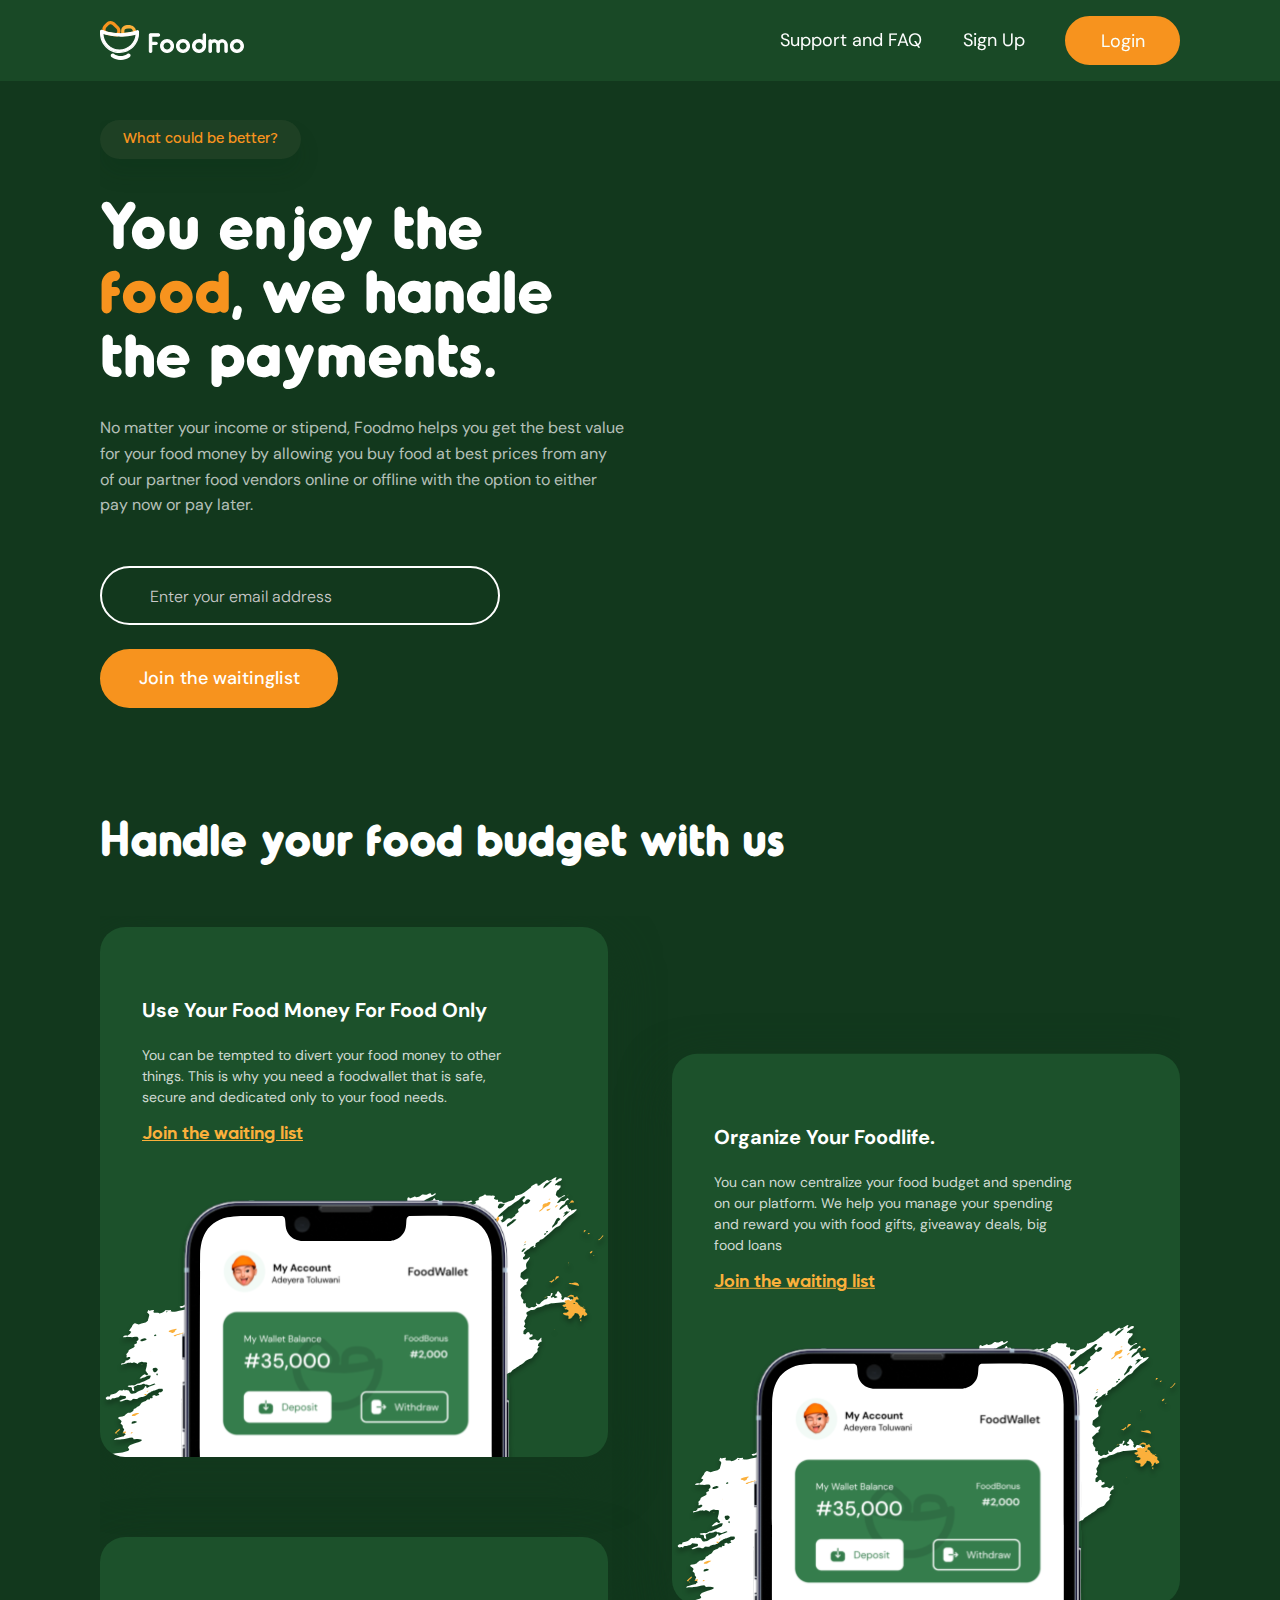
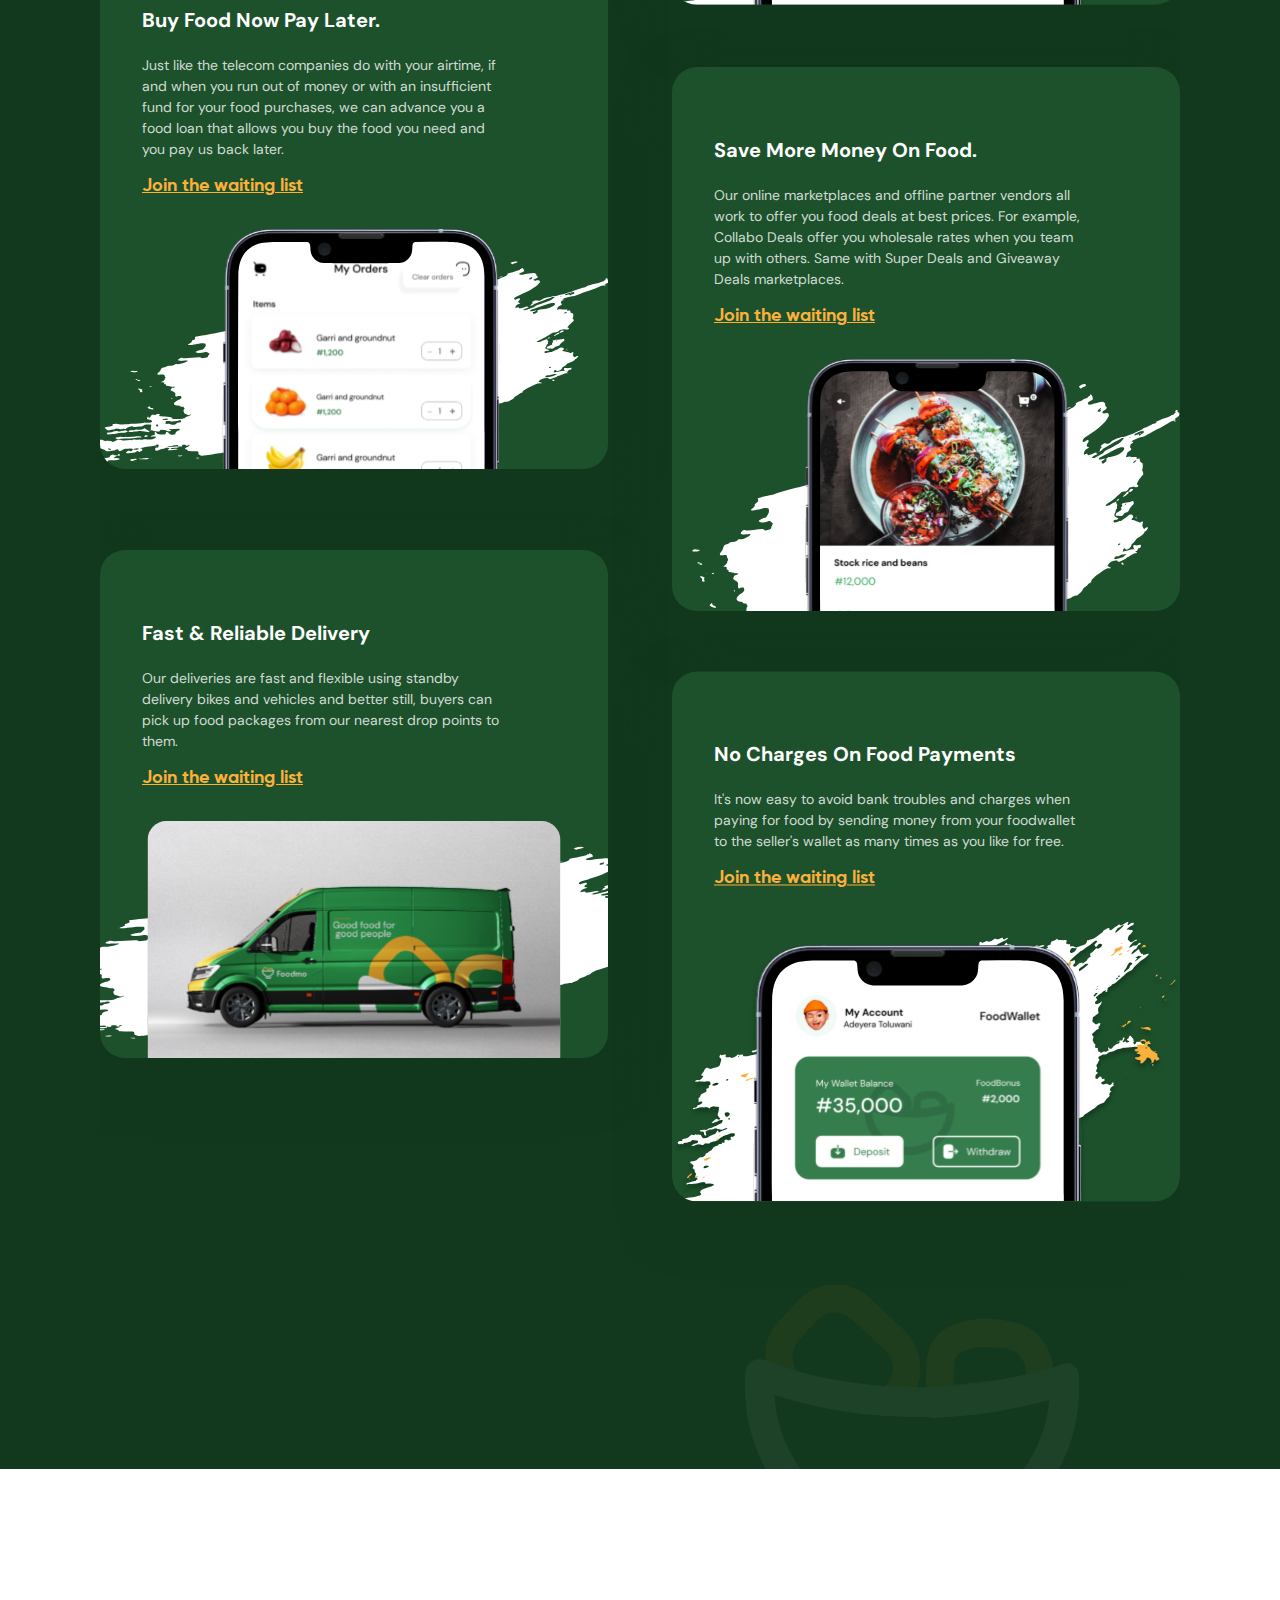
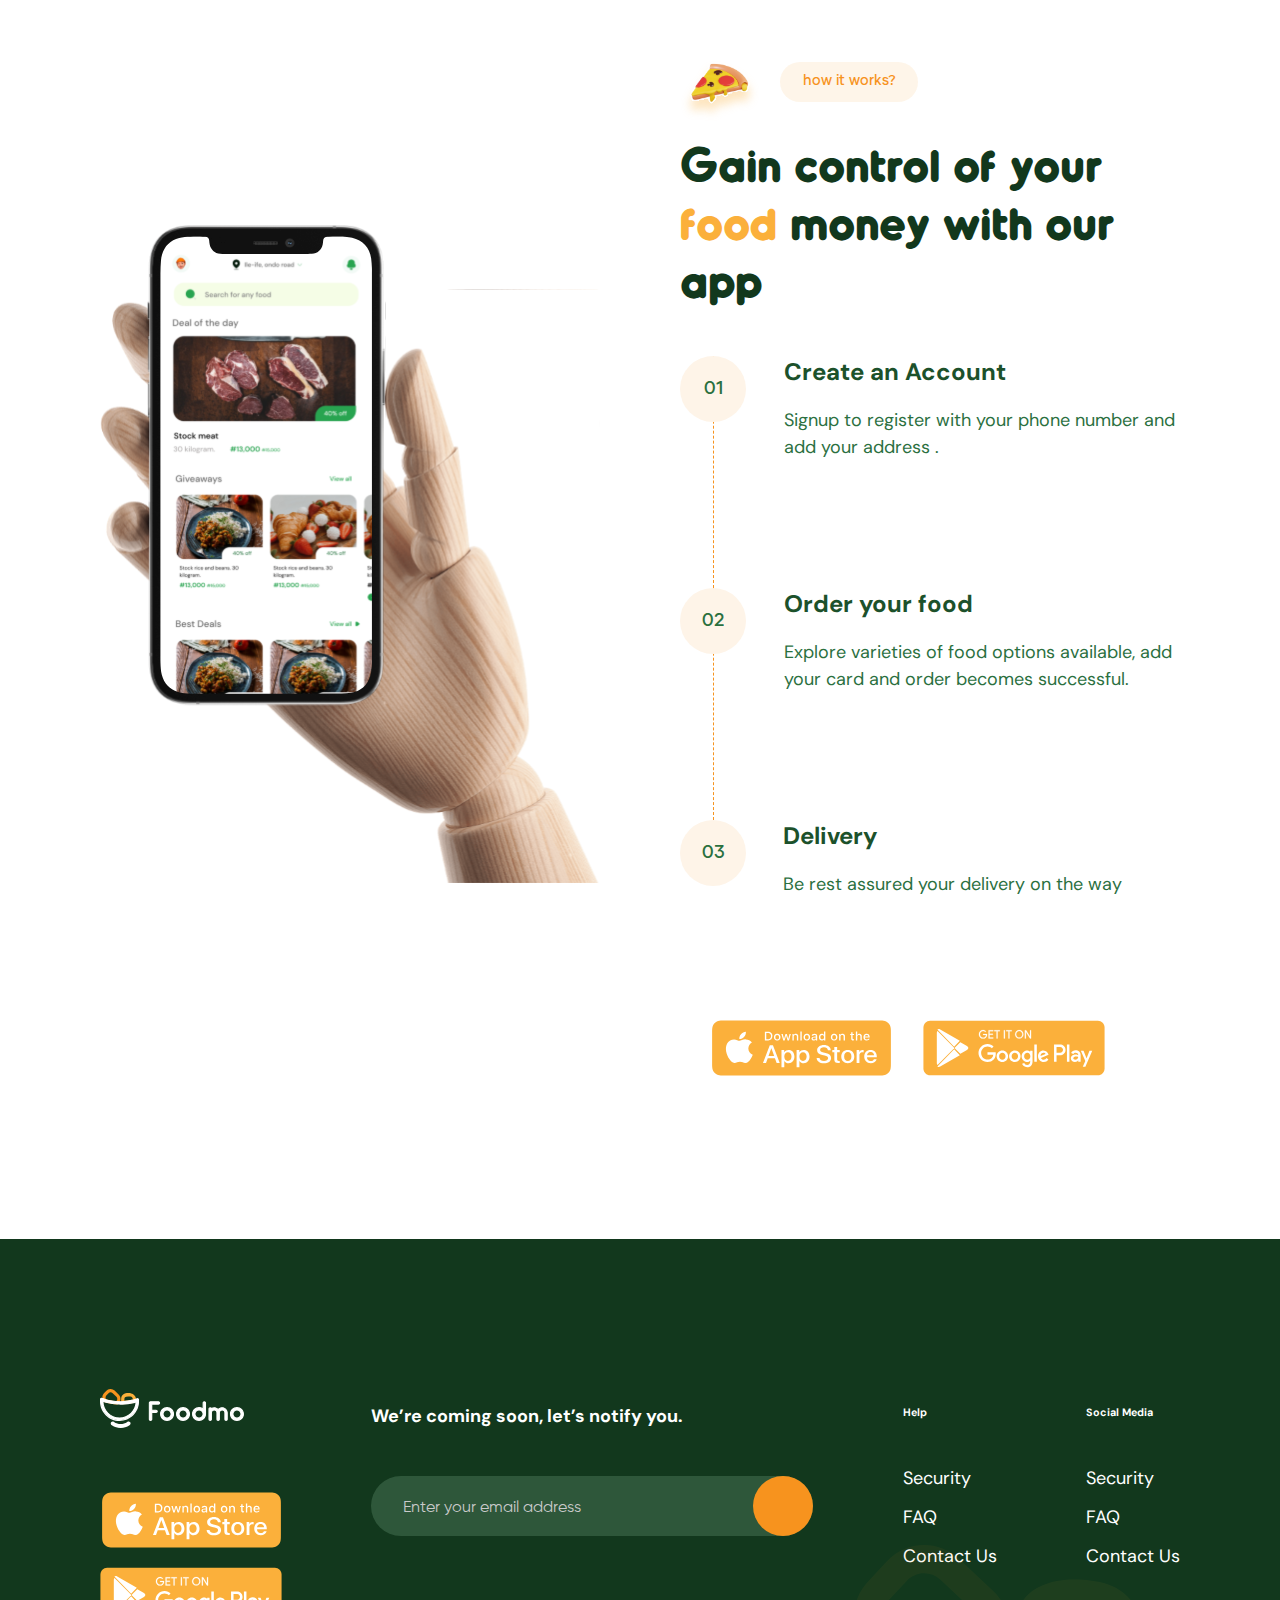
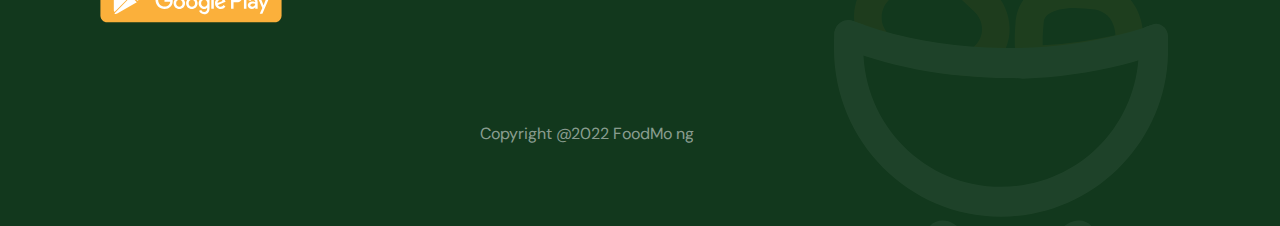
==== commit 0a363d25: "Styling Update" ====
--- a/foodmo2/index.html
+++ b/foodmo2/index.html
@@ -208,7 +208,7 @@
         </nav>
         <nav class="help-nav">
             <h6>
-                Help
+                Social Media
             </h6>
             <ul>
                 <li>
--- a/foodmo2/style.css
+++ b/foodmo2/style.css
@@ -385,8 +385,8 @@
     padding-bottom: 100px !important;
   }
   .features {
-    column-gap: 2rem !important;
-    row-gap: 6rem !important;
+    column-gap: 2rem;
+    row-gap: 6rem;
   }
 }
 @media screen and (max-width: 768px) {
@@ -404,19 +404,22 @@
     font-size: 40px;
   }
   .features {
+    justify-content: space-between;
     grid-template-columns: repeat(auto-fit, minmax(300px, 1fr));
+    row-gap:  0rem !important;
+    column-gap: 0rem;
     width: 100%;
     justify-items: center;
     justify-content: center;
     align-items: center;
   }
   .features span {
-    margin-top: 2rem;
     width: 100%;
     max-width: 500px;
     padding: 0;
     margin: 0;
-    border-radius: 25px;
+    margin-top: 4rem !important;
+    border-radius: 10px;
   }
 
   .features span h5 {
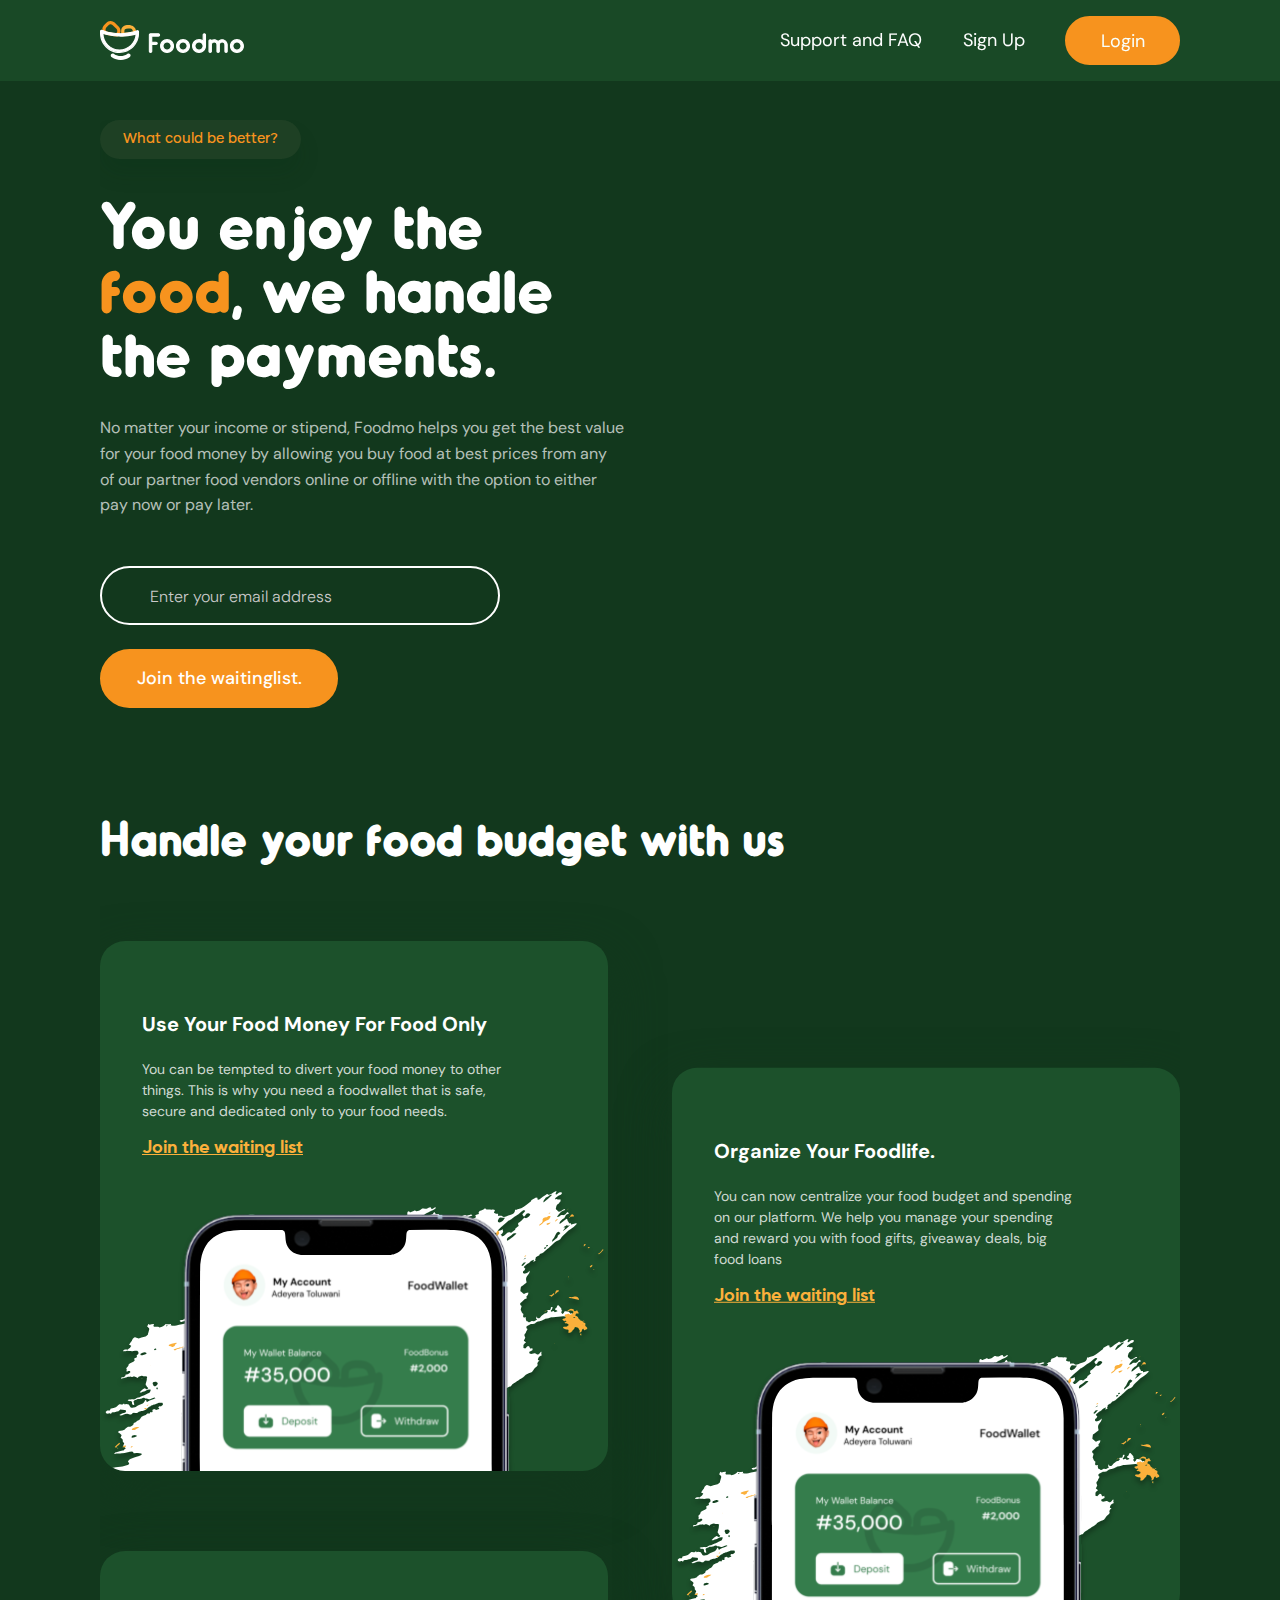
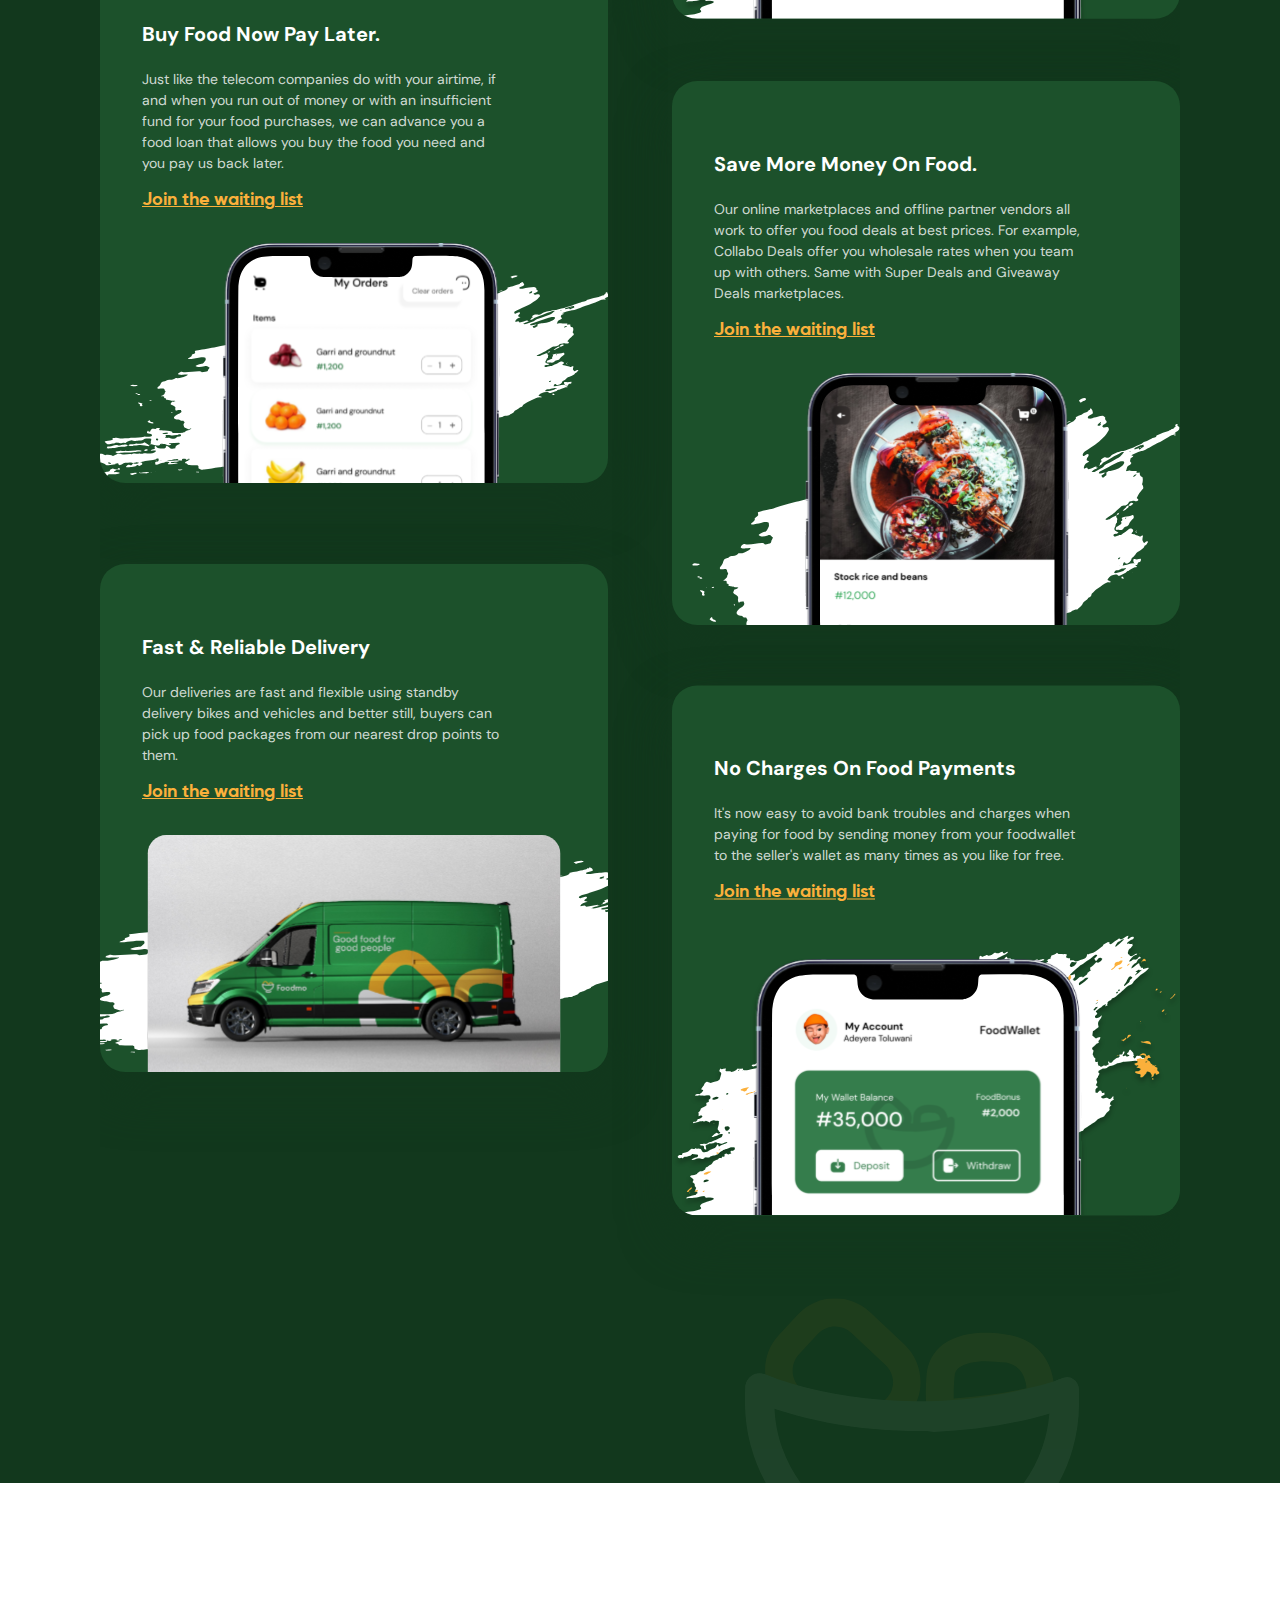
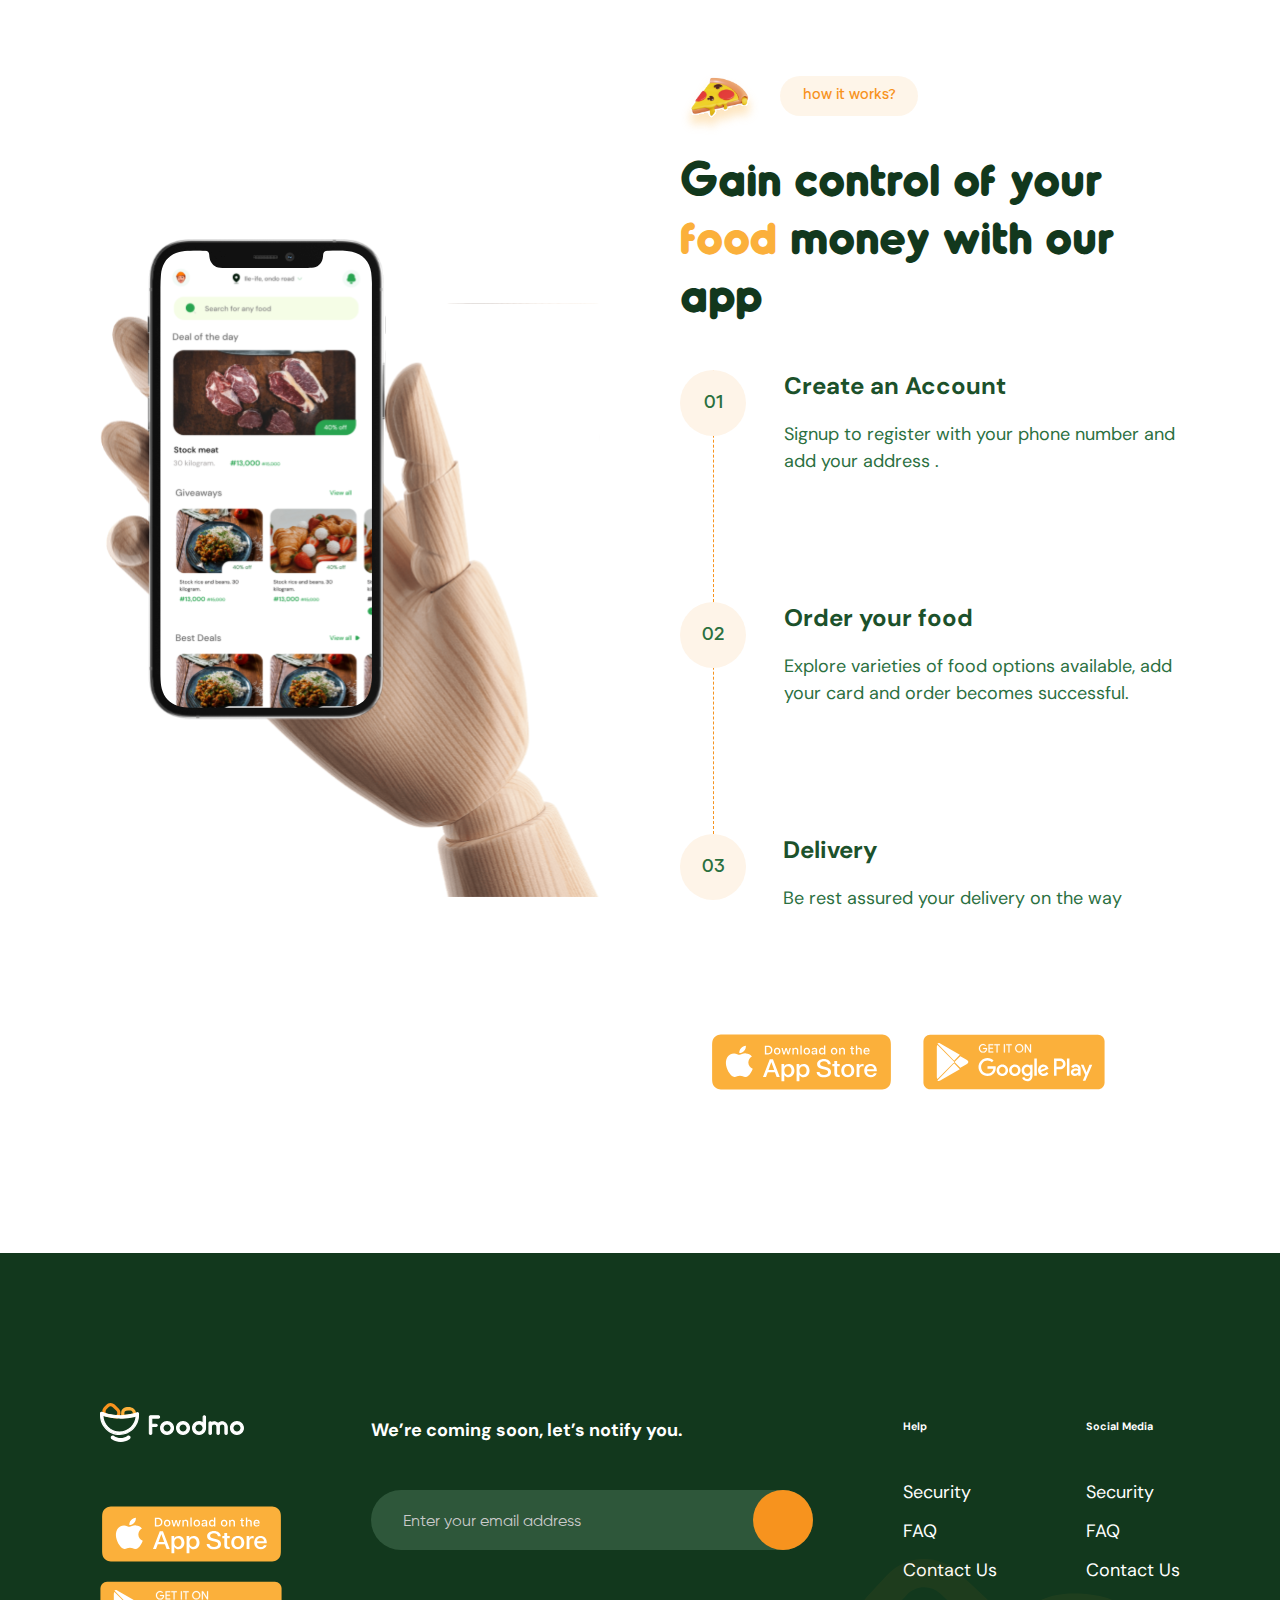
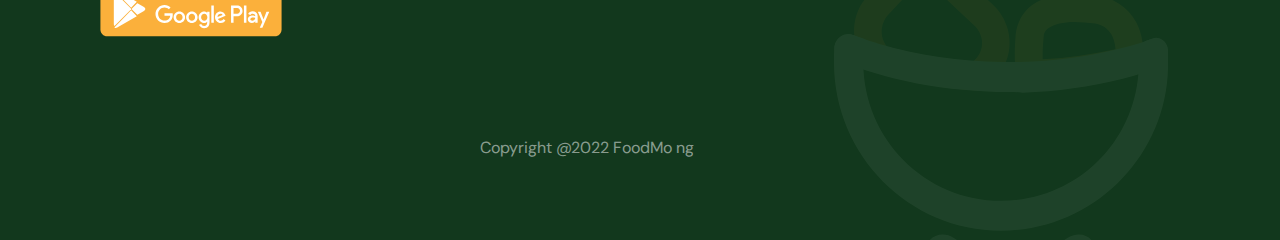
==== commit b677492f: "Styling Update" ====
--- a/foodmo2/index.html
+++ b/foodmo2/index.html
@@ -39,7 +39,7 @@
                 </article>
                 <footer class="waiting-list">
                     <input type="email" placeholder="Enter your email address">
-                    <button>Join the waitinglist</button>
+                    <button>Join the waitinglist.</button>
                 </footer>
             </div>
             <div class="header-illustration" >
--- a/foodmo2/style.css
+++ b/foodmo2/style.css
@@ -269,7 +269,6 @@
     padding: 10px 1rem;
     font-size: 16px;
   }
-
 }
 @media screen and (max-width: 458px) {
   .navbar {
@@ -302,7 +301,6 @@
 .features-container header {
   display: flex;
   margin-right: auto;
-  /* padding: 0 25px; */
 }
 .features-container header h3 {
   overflow: hidden;
@@ -317,10 +315,9 @@
   display: grid;
   grid-template-columns: repeat(auto-fit, minmax(350px, 1fr));
   justify-content: space-between;
-  row-gap:  4rem;
   column-gap: 4rem;
   align-items: center;
-  margin-top: 50px;
+  margin-top: 1gitrem;
   height: 100%;
   padding-bottom: 300px;
   overflow: hidden;
@@ -332,10 +329,9 @@
   background: #1c512b;
   box-shadow: 0px 20px 50px #12381d;
   border-radius: 25px;
-}
-.features span:nth-child(even) {
-  transform: translateY(25%);
-}
+  margin-top: 4rem !important;
+}
+
 .features span h5 {
   font-weight: 700;
   font-size: 20px;
@@ -377,23 +373,33 @@
   .features span {
     max-width: 530px;
   }
+  .features span:nth-child(even) {
+    transform: translateY(25%);
+  }
+}
+@media screen and (min-width: 600px) {
+  .features span:nth-child(even) {
+    transform: translateY(25%);
+  }
 }
 @media screen and (max-width: 1068px) {
   .features-container {
     margin: 0px 20px;
     padding-top: 100px;
-    padding-bottom: 100px !important;
+    padding-bottom: 100px;
   }
   .features {
     column-gap: 2rem;
-    row-gap: 6rem;
+    row-gap: 2rem;
+  }
+  .features span {
+    margin-top: 6em;
   }
 }
 @media screen and (max-width: 768px) {
   .features-container {
     justify-content: flex-start;
-    padding: 100px 20px !important;
-    padding-top: 70px;
+    padding: 70px 20px !important;
     margin: 0;
   }
   .features-container header {
@@ -406,10 +412,8 @@
   .features {
     justify-content: space-between;
     grid-template-columns: repeat(auto-fit, minmax(300px, 1fr));
-    row-gap:  0rem !important;
-    column-gap: 0rem;
+    column-gap: 2rem;
     width: 100%;
-    justify-items: center;
     justify-content: center;
     align-items: center;
   }
@@ -418,10 +422,10 @@
     max-width: 500px;
     padding: 0;
     margin: 0;
+    border-radius: 25px;
     margin-top: 4rem !important;
-    border-radius: 10px;
-  }
-
+    overflow: hidden;
+  }
   .features span h5 {
     padding-left: 2rem;
     margin-right: 40px;
@@ -435,7 +439,7 @@
     margin-top: 2rem;
   }
 }
-@media screen and (max-width: 868px) {
+@media screen and (max-width: 568px) {
   .features span:nth-child(even) {
     transform: translate(0);
   }
@@ -445,7 +449,10 @@
     padding-bottom: 150px;
   }
   .features span:nth-child(even) {
-    transform: translate(0);
+    transform: translateY(0);
+  }
+  .features span:nth-child(5) img {
+    transform: translateY(15%);
   }
   .features-container aside {
     right: 7%;
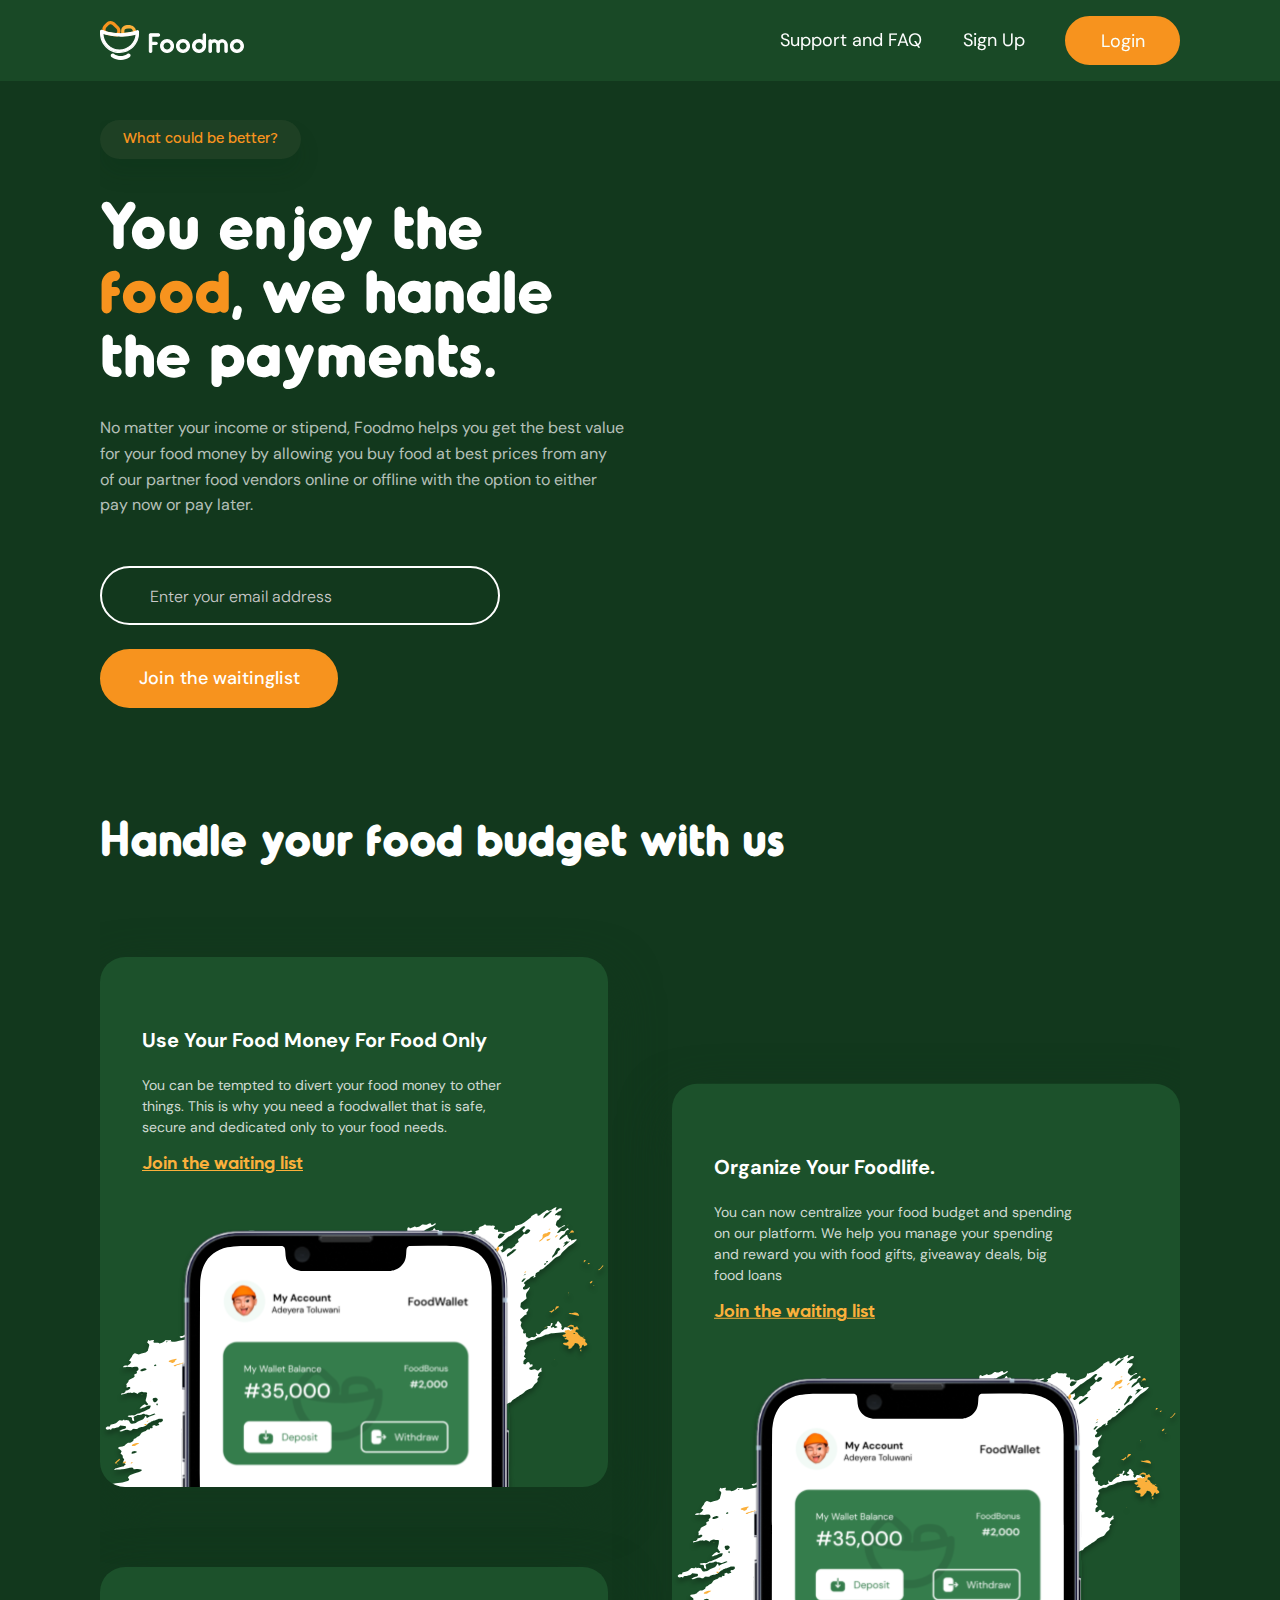
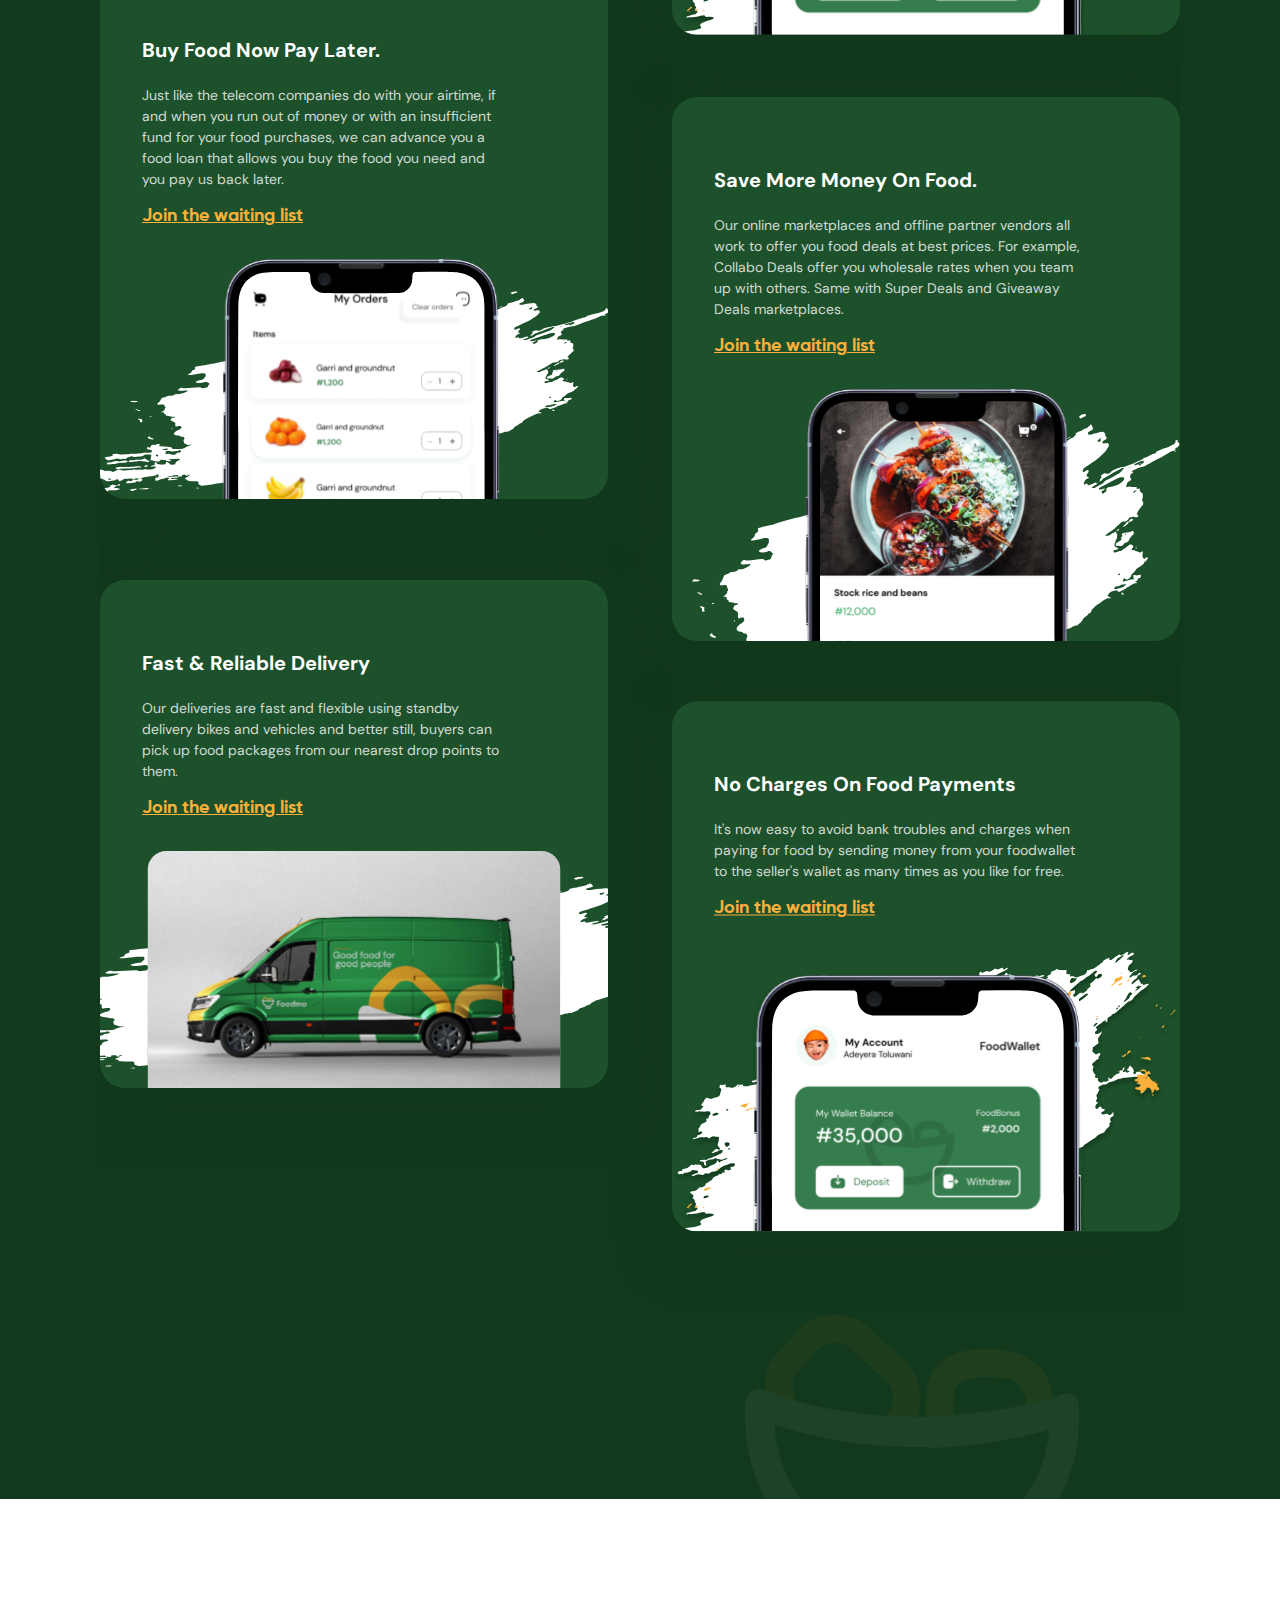
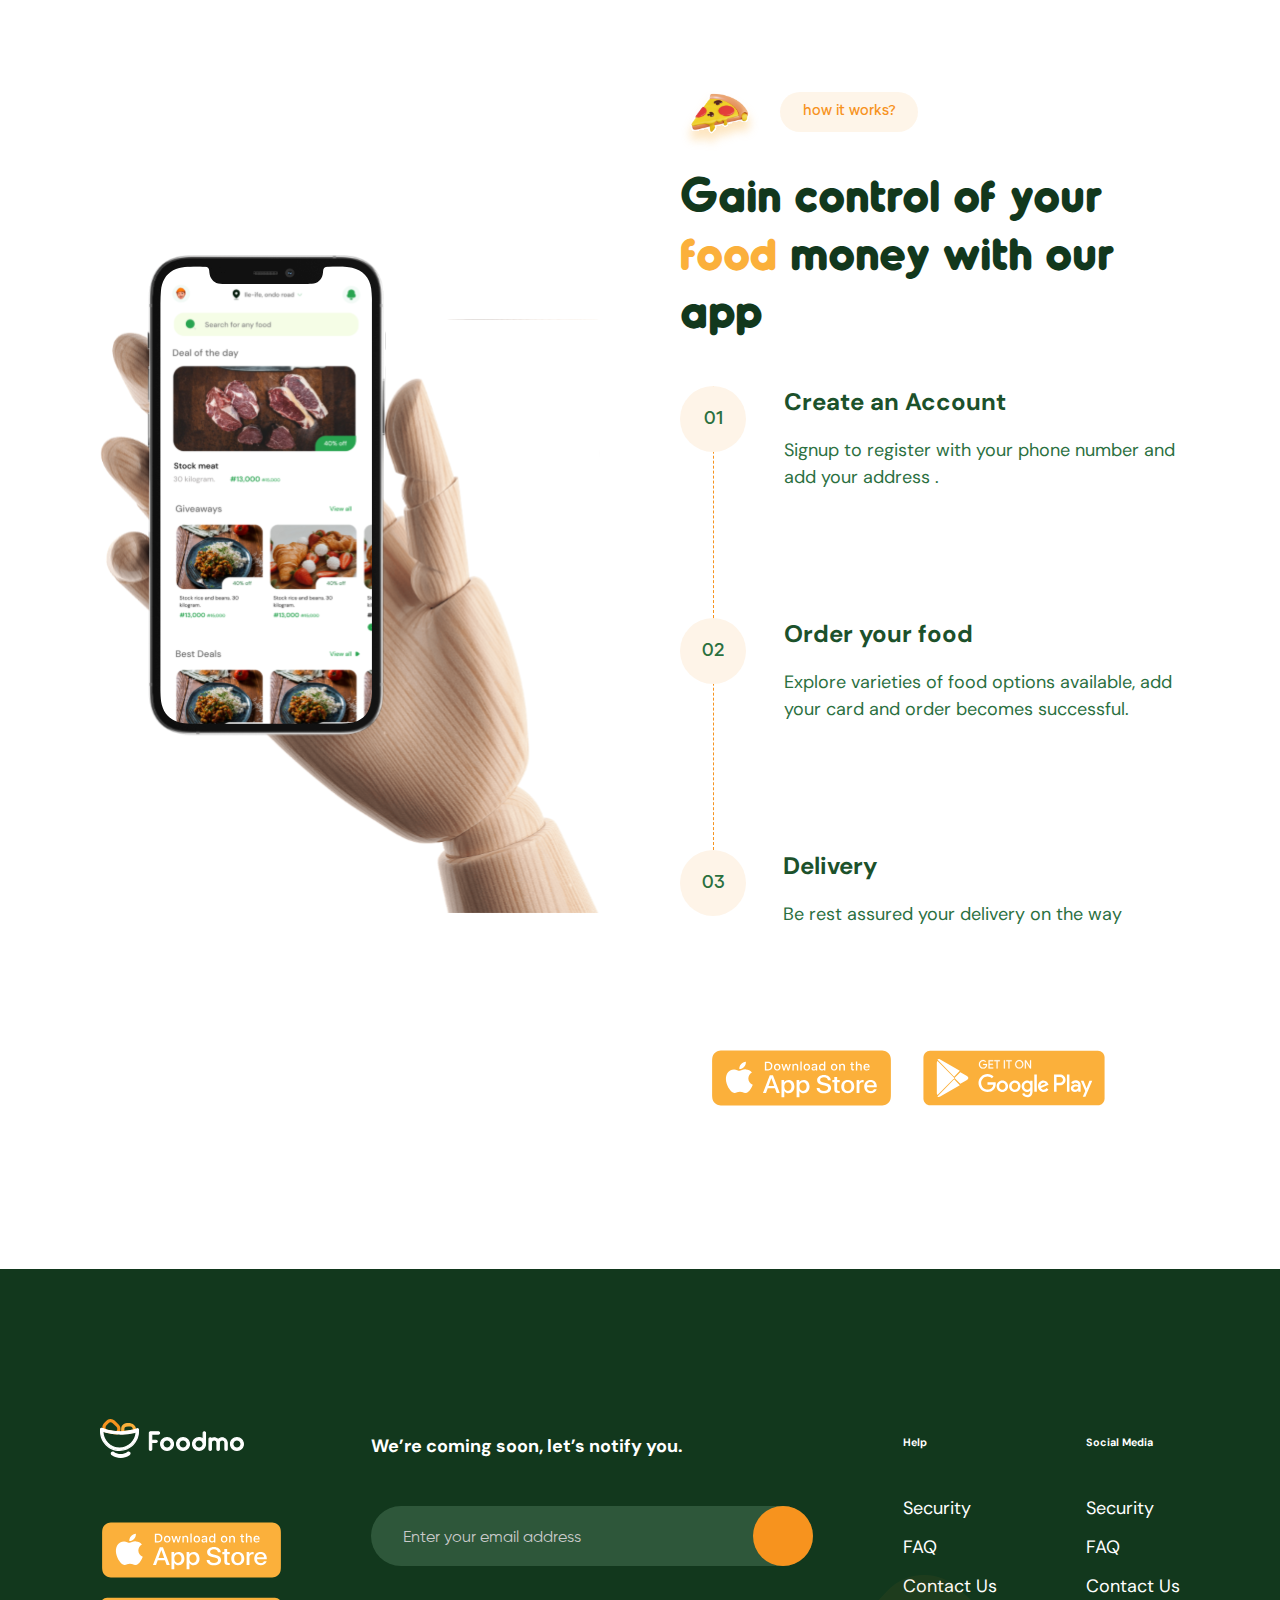
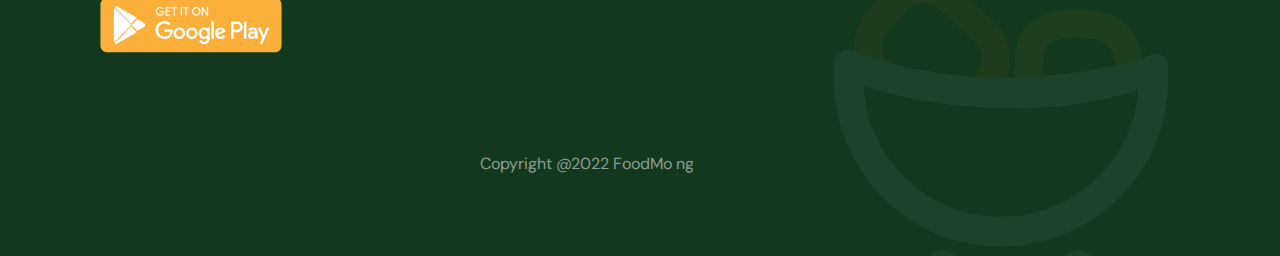
==== commit b4f3a9ea: "Styling Update" ====
--- a/foodmo2/index.html
+++ b/foodmo2/index.html
@@ -39,7 +39,7 @@
                 </article>
                 <footer class="waiting-list">
                     <input type="email" placeholder="Enter your email address">
-                    <button>Join the waitinglist.</button>
+                    <button>Join the waitinglist</button>
                 </footer>
             </div>
             <div class="header-illustration" >
--- a/foodmo2/style.css
+++ b/foodmo2/style.css
@@ -317,7 +317,7 @@
   justify-content: space-between;
   column-gap: 4rem;
   align-items: center;
-  margin-top: 1gitrem;
+  margin-top: 1rem;
   height: 100%;
   padding-bottom: 300px;
   overflow: hidden;
@@ -373,9 +373,9 @@
   .features span {
     max-width: 530px;
   }
-  .features span:nth-child(even) {
+  /* .features span:nth-child(even) {
     transform: translateY(25%);
-  }
+  } */
 }
 @media screen and (min-width: 600px) {
   .features span:nth-child(even) {
@@ -420,10 +420,7 @@
   .features span {
     width: 100%;
     max-width: 500px;
-    padding: 0;
-    margin: 0;
     border-radius: 25px;
-    margin-top: 4rem !important;
     overflow: hidden;
   }
   .features span h5 {
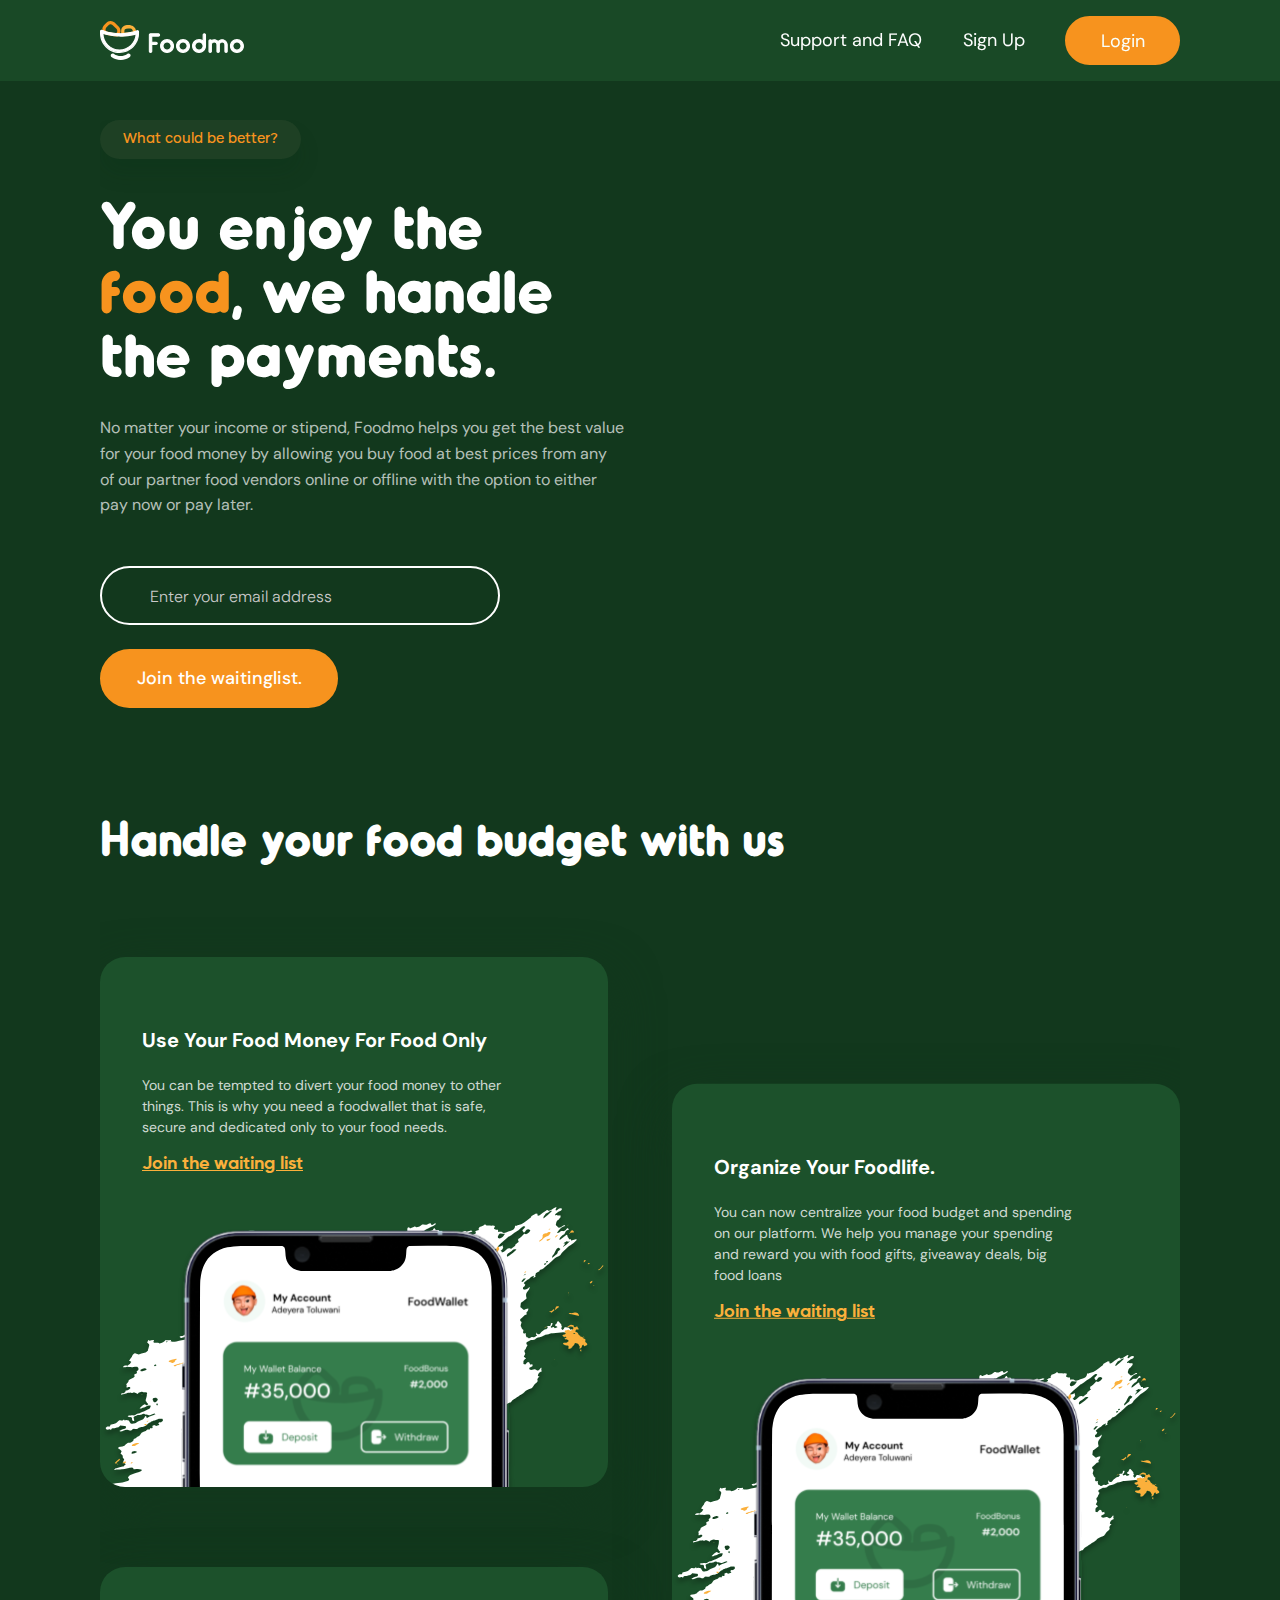
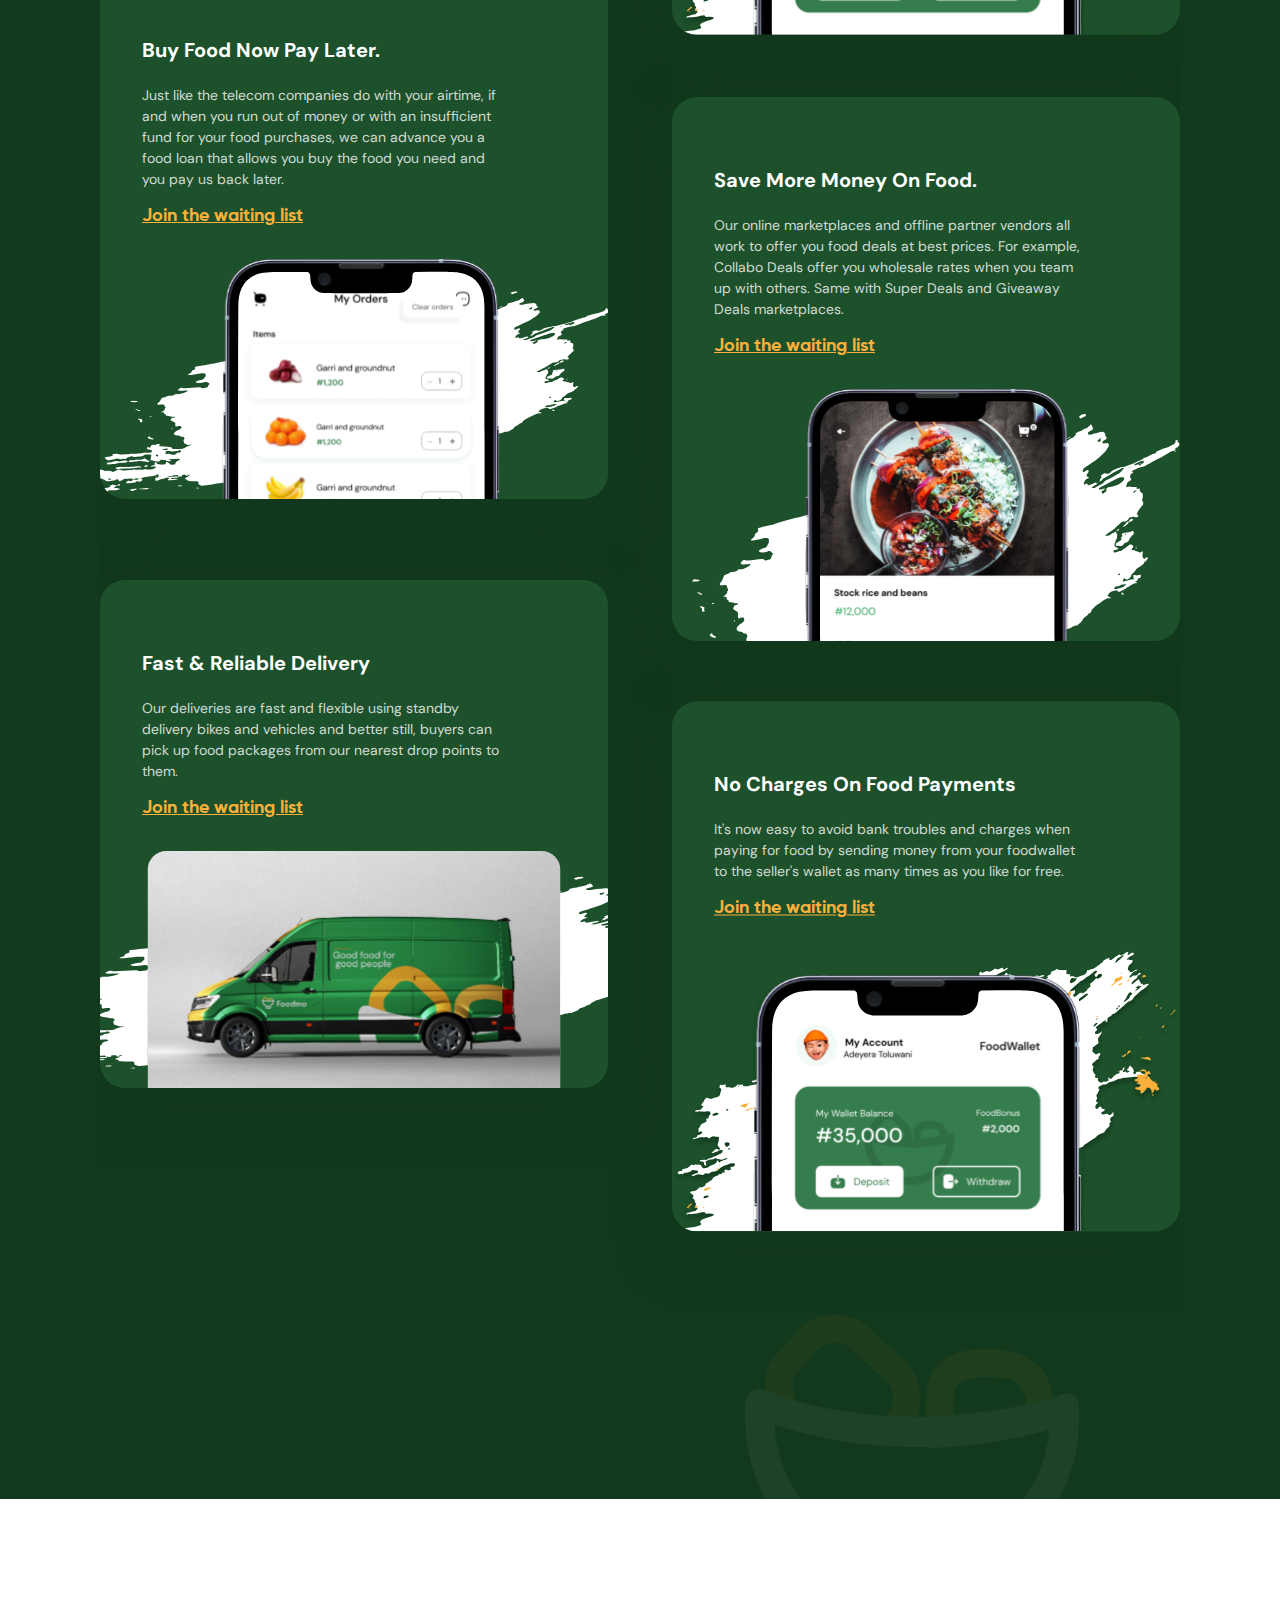
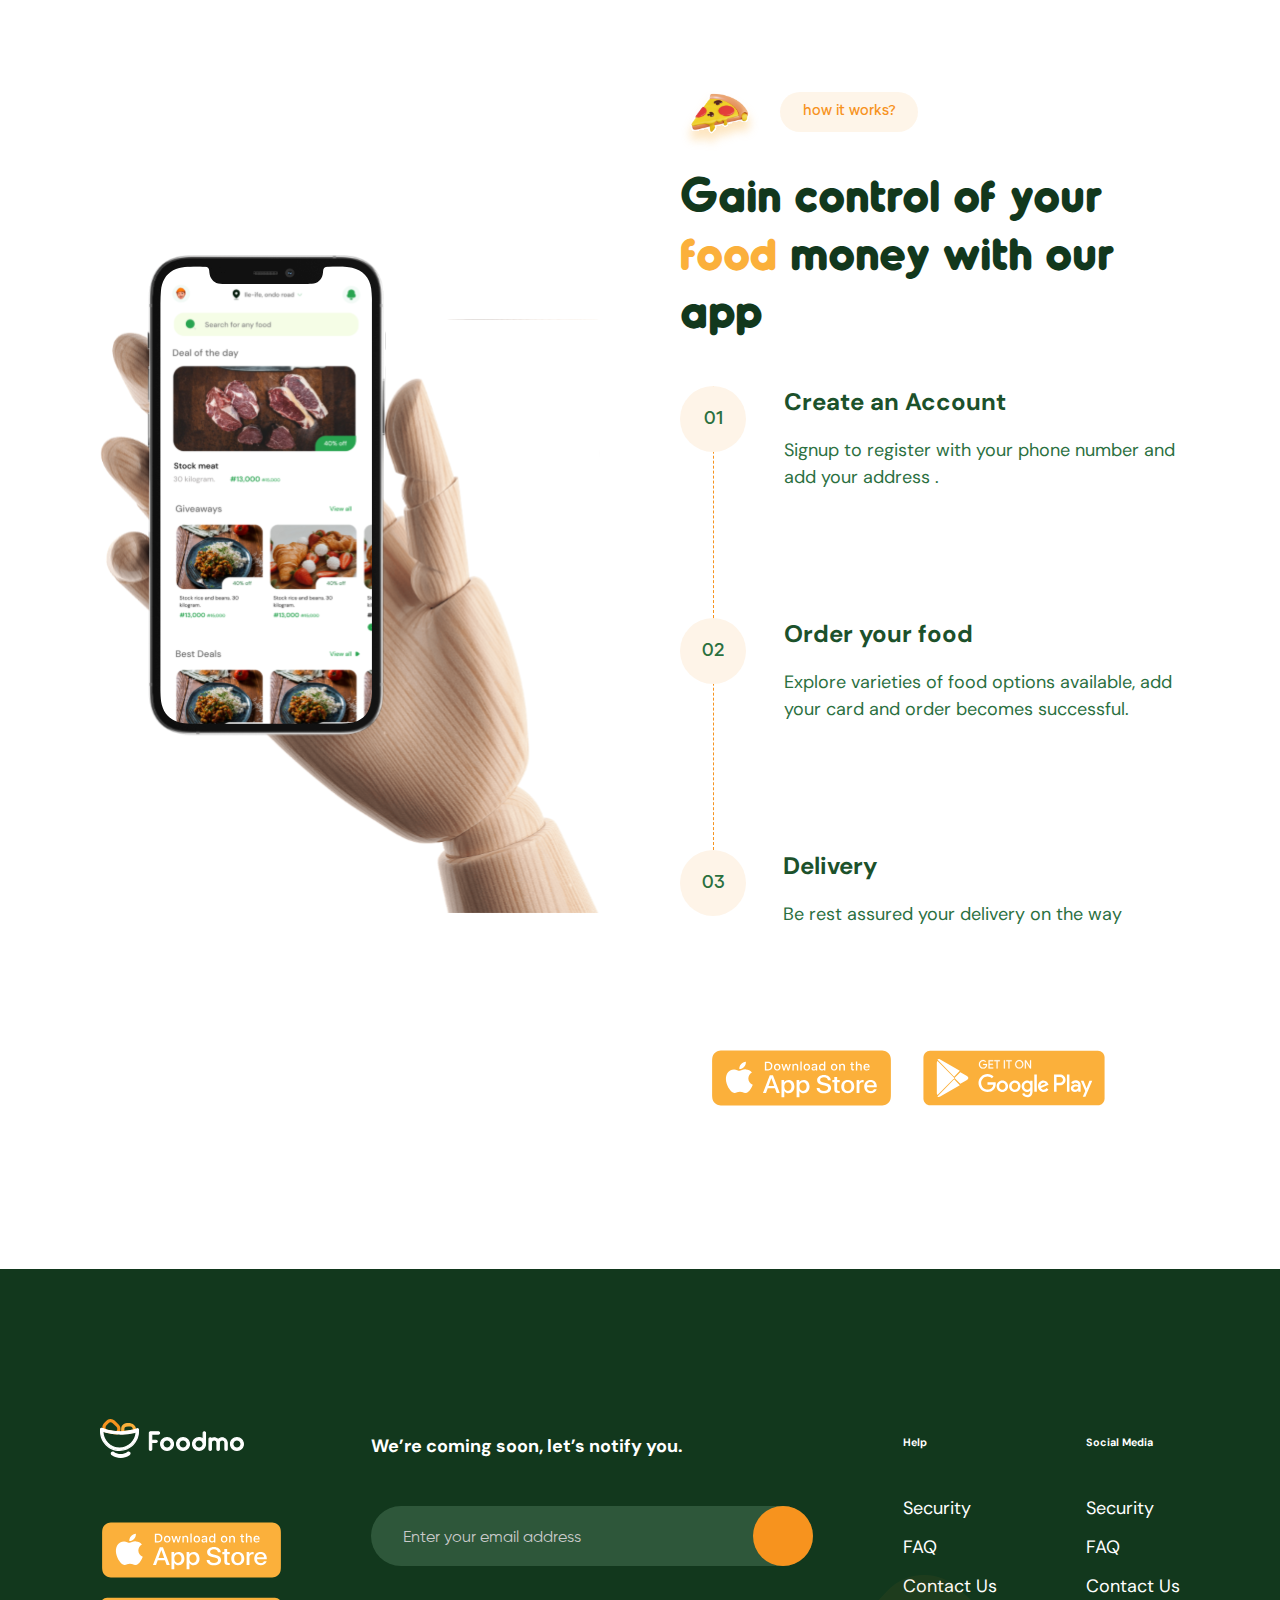
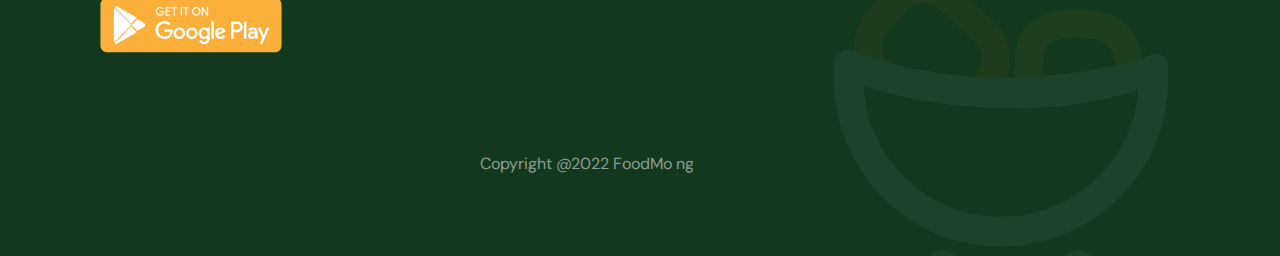
==== commit ac9c550b: "Styling Update" ====
--- a/foodmo2/index.html
+++ b/foodmo2/index.html
@@ -39,7 +39,7 @@
                 </article>
                 <footer class="waiting-list">
                     <input type="email" placeholder="Enter your email address">
-                    <button>Join the waitinglist</button>
+                    <button>Join the waitinglist.</button>
                 </footer>
             </div>
             <div class="header-illustration" >
--- a/foodmo2/style.css
+++ b/foodmo2/style.css
@@ -373,9 +373,6 @@
   .features span {
     max-width: 530px;
   }
-  /* .features span:nth-child(even) {
-    transform: translateY(25%);
-  } */
 }
 @media screen and (min-width: 600px) {
   .features span:nth-child(even) {
@@ -420,7 +417,10 @@
   .features span {
     width: 100%;
     max-width: 500px;
+    padding: 0;
+    margin: 0;
     border-radius: 25px;
+    margin-top: 4rem !important;
     overflow: hidden;
   }
   .features span h5 {
@@ -438,7 +438,7 @@
 }
 @media screen and (max-width: 568px) {
   .features span:nth-child(even) {
-    transform: translate(0);
+    transform: none;
   }
 }
 @media screen and (max-width: 450px) {
@@ -446,7 +446,7 @@
     padding-bottom: 150px;
   }
   .features span:nth-child(even) {
-    transform: translateY(0);
+    transform: none !important;
   }
   .features span:nth-child(5) img {
     transform: translateY(15%);
